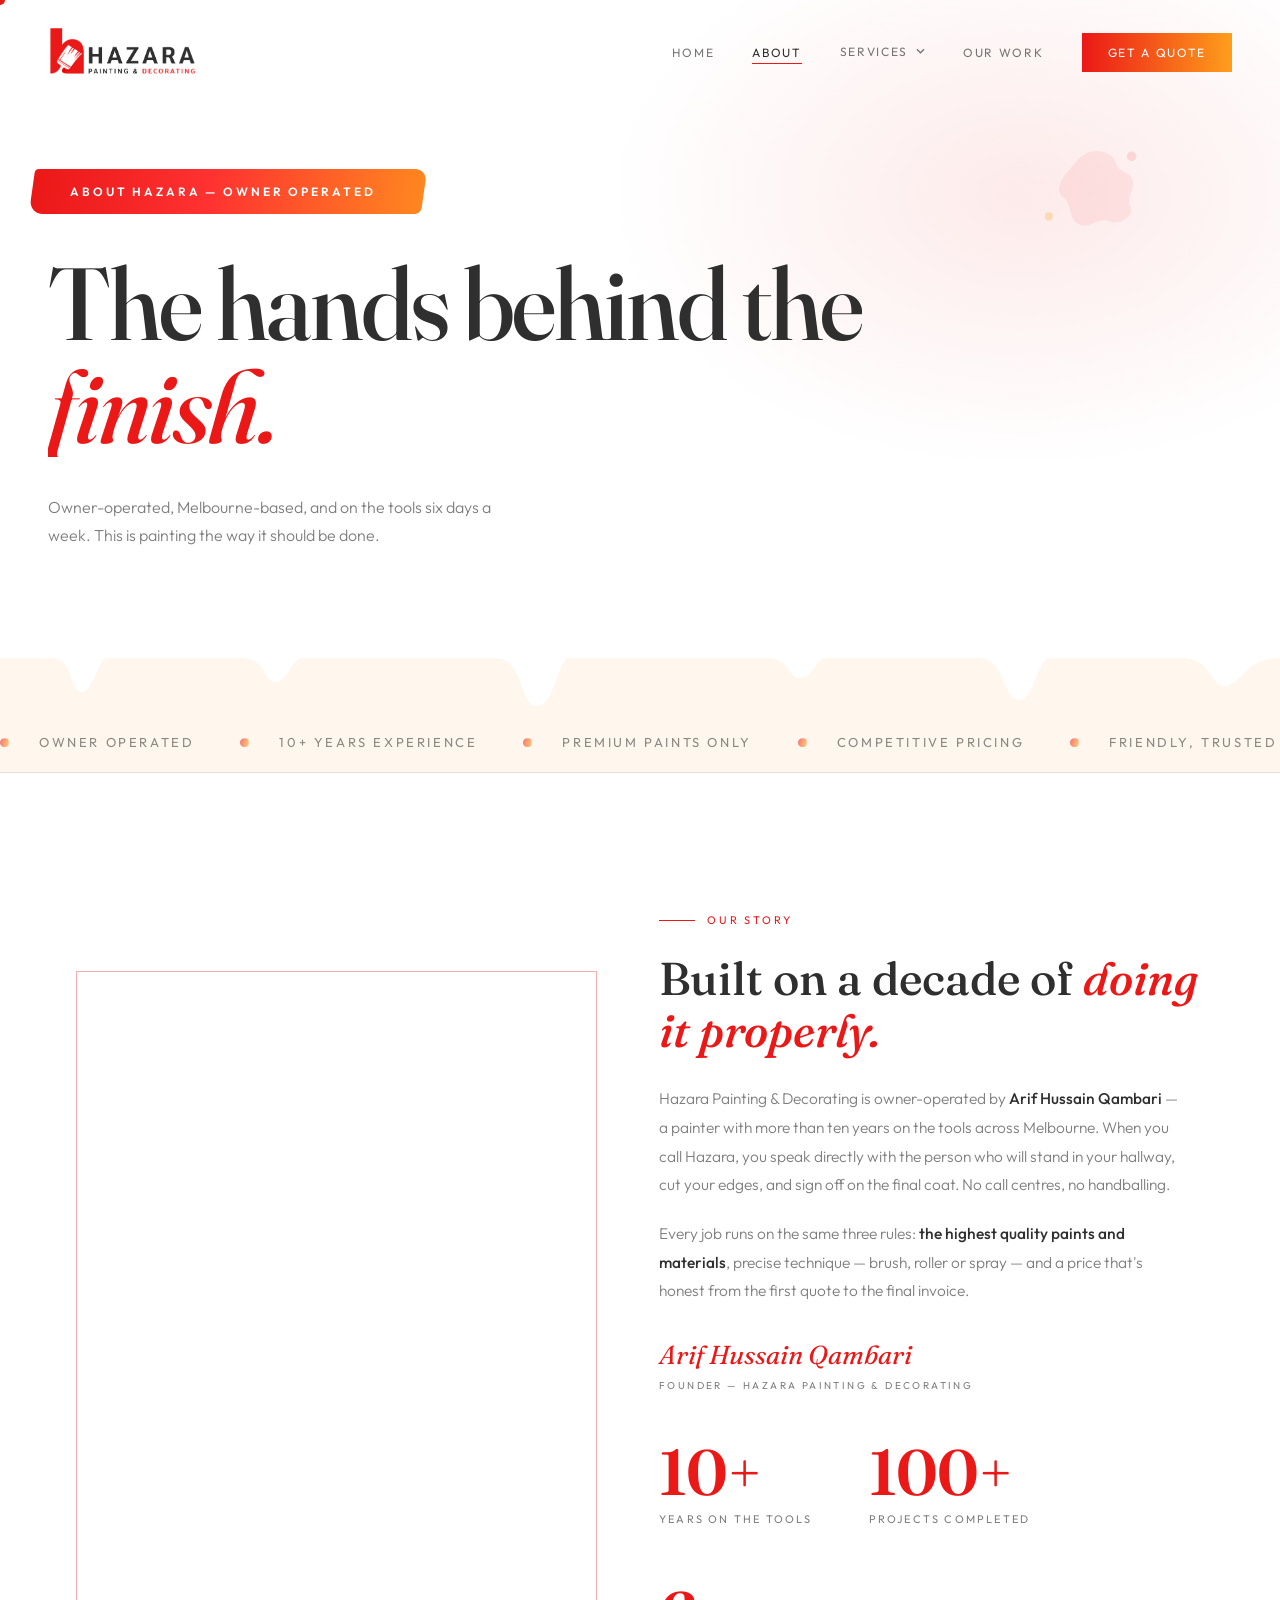
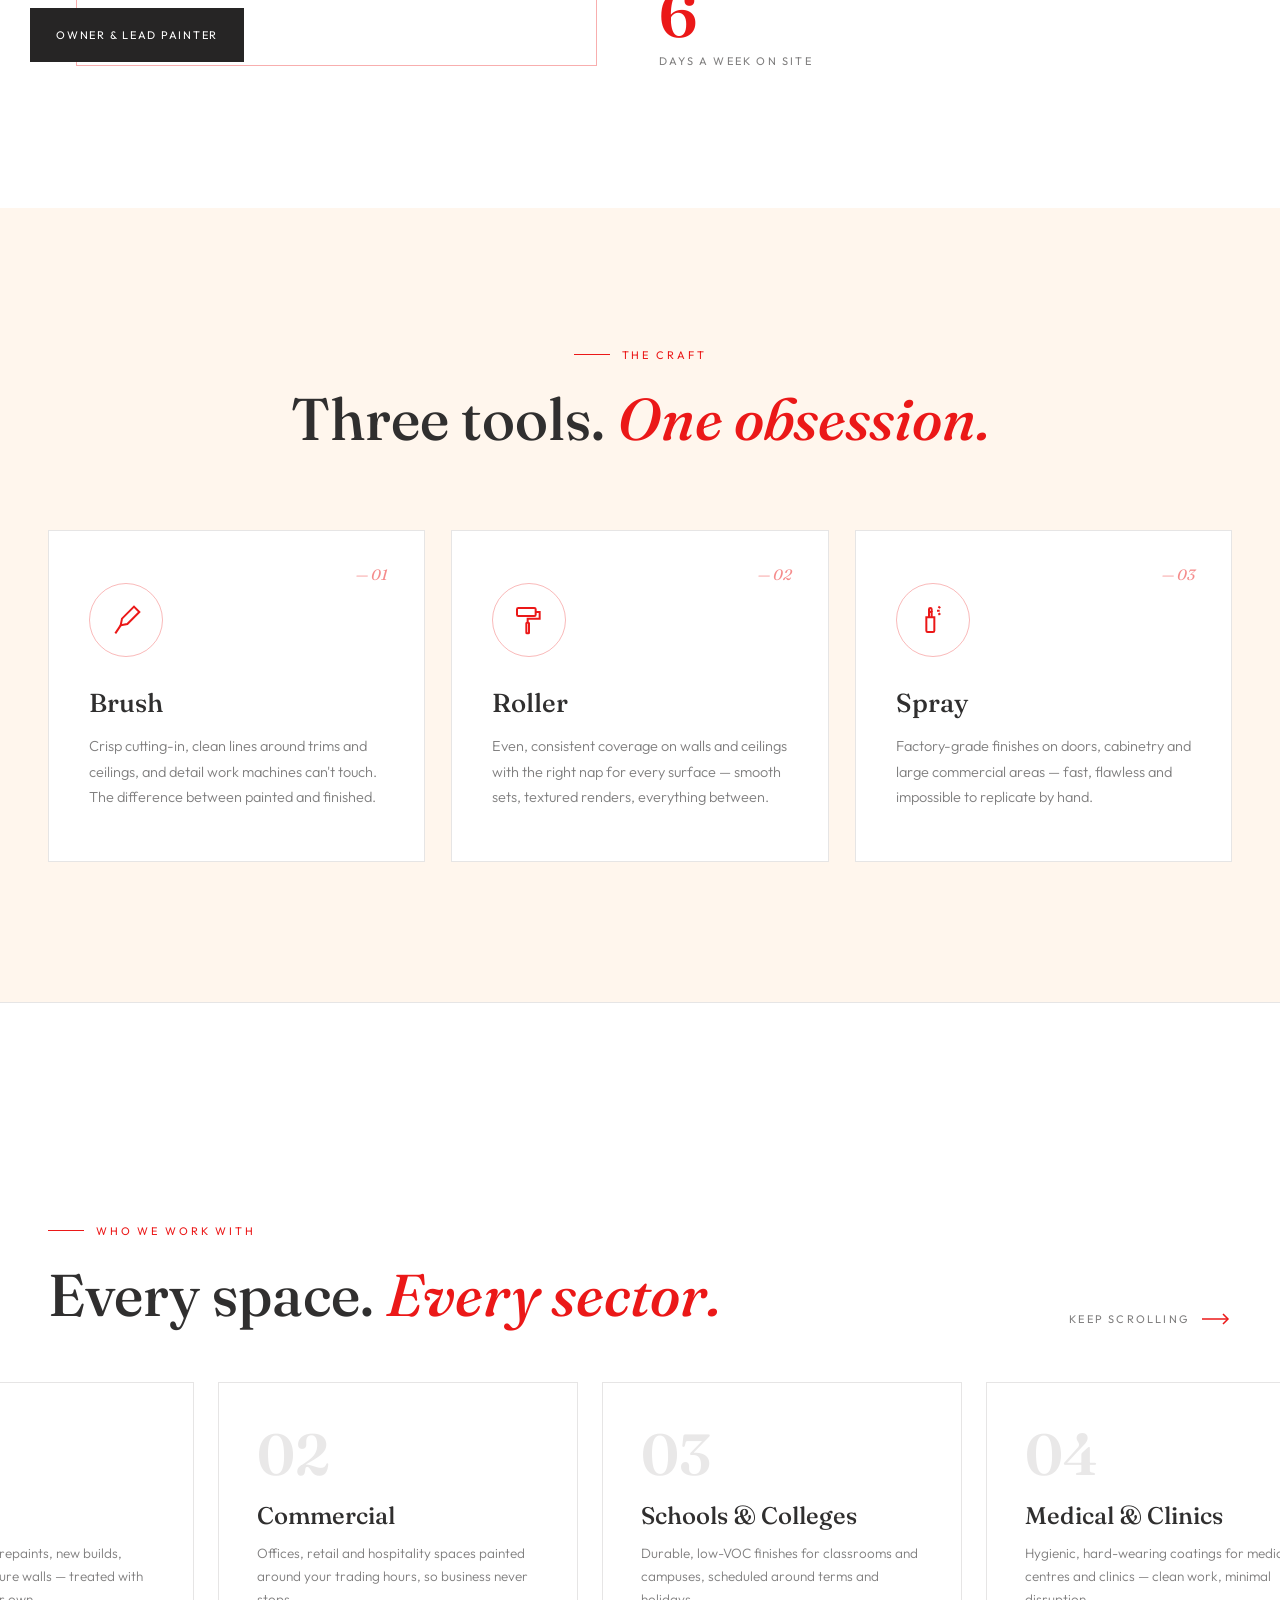
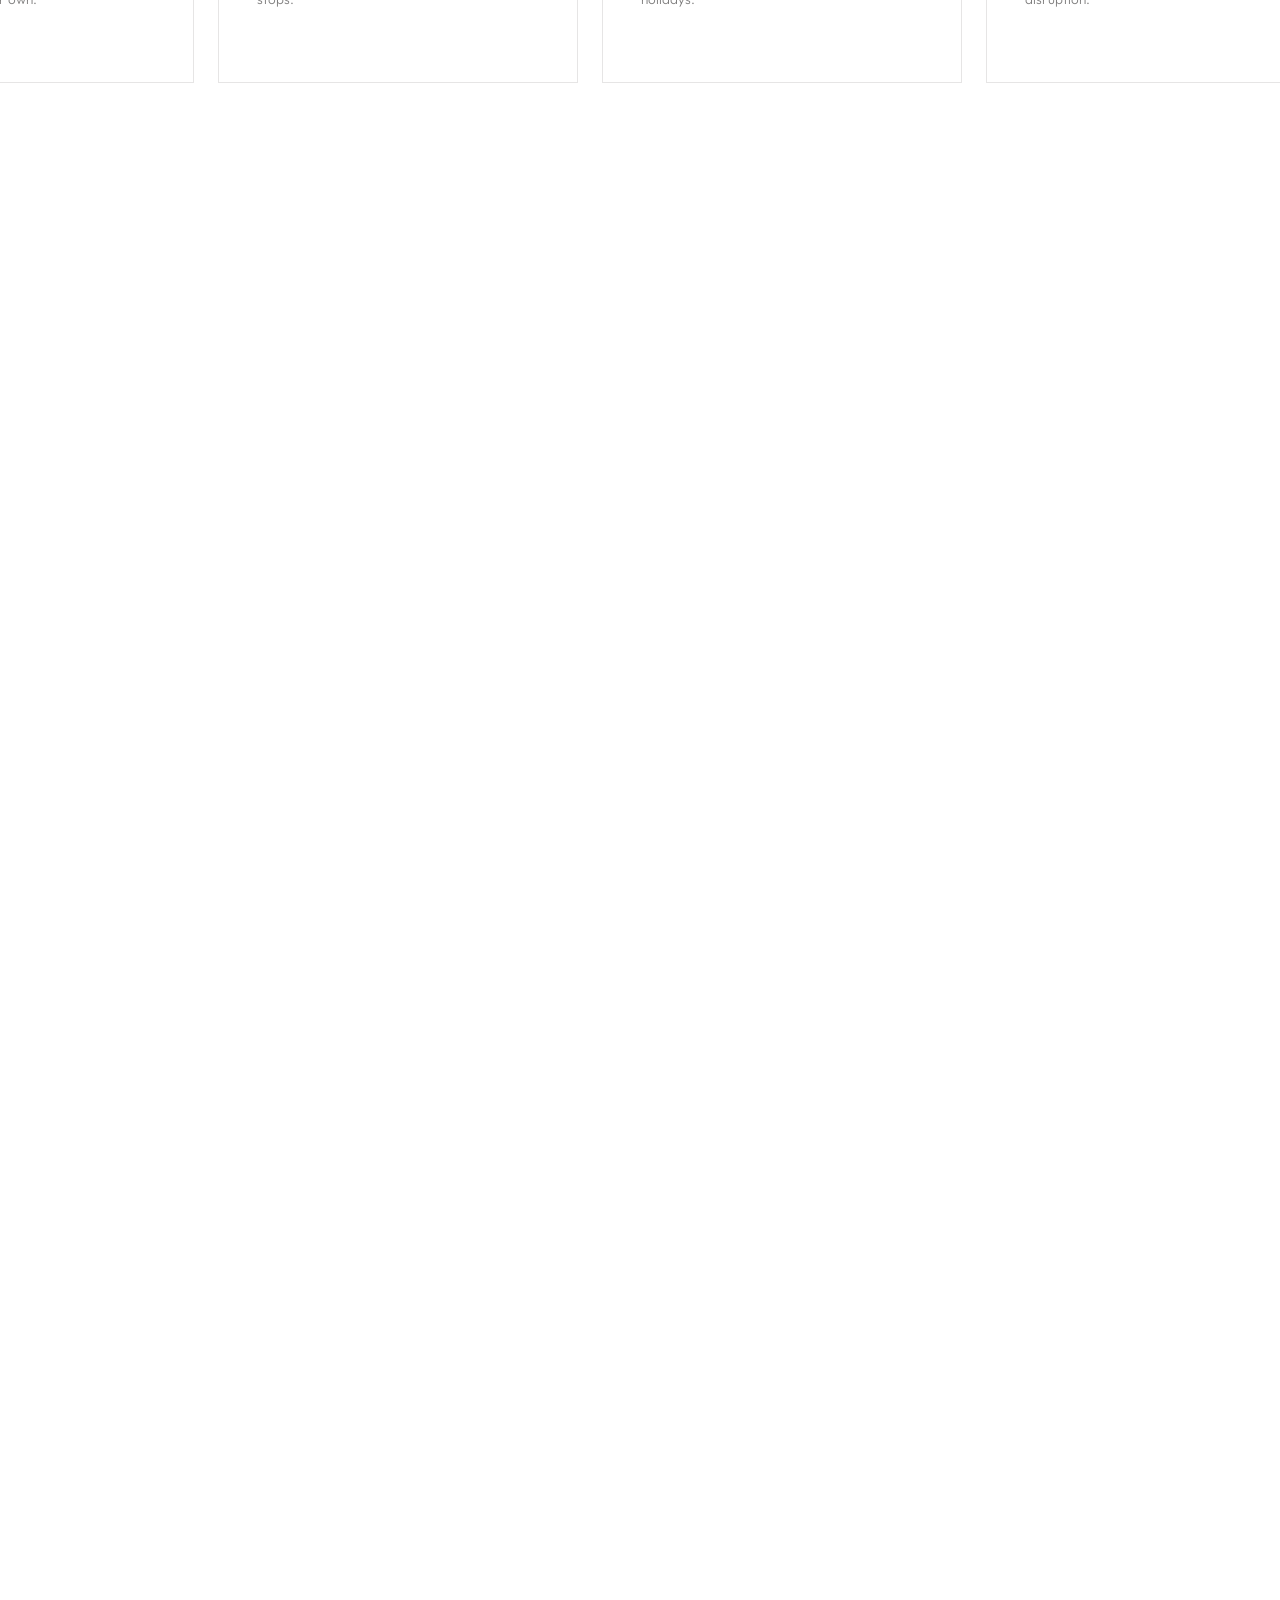
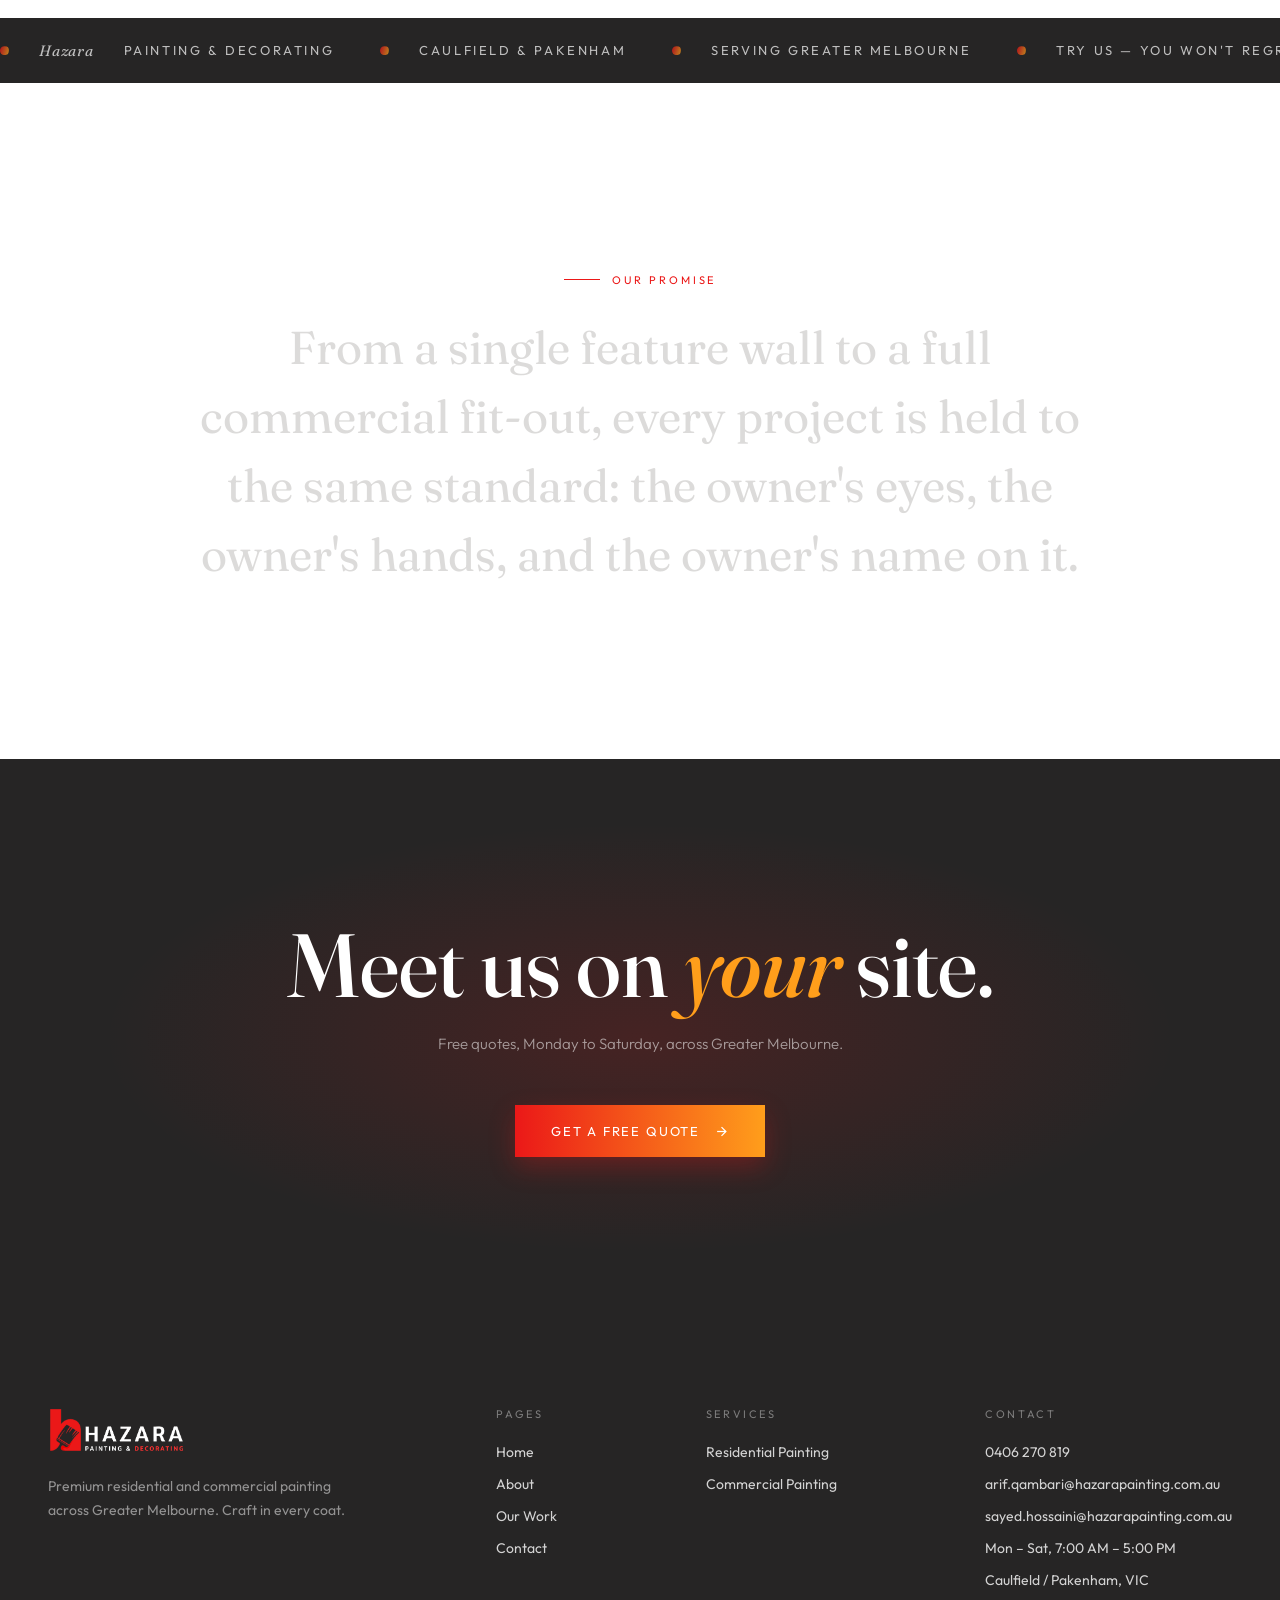
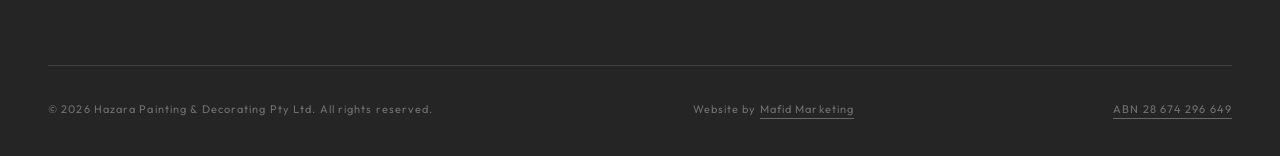
==== about/index.html @ aa6cfda3 "Add files via upload" ====
<!DOCTYPE html>
<html lang="en">
<head>
<meta charset="UTF-8">
<meta name="viewport" content="width=device-width, initial-scale=1.0">
<title>About — Hazara Painting &amp; Decorating</title>
<meta name="description" content="Owner-operated by Arif Hussain Qambari with over 10 years on the tools. Premium painting across Greater Melbourne.">
<link rel="preconnect" href="https://fonts.googleapis.com">
<link href="https://fonts.googleapis.com/css2?family=Fraunces:ital,opsz,wght@0,9..144,400;0,9..144,500;0,9..144,600;1,9..144,400;1,9..144,500&family=Outfit:wght@300;400;500;600&display=swap" rel="stylesheet">
<link rel="stylesheet" href="/css/style.css">
<link rel="stylesheet" href="/css/home-red.css">
<meta name="theme-color" content="#EB1818">
<link rel="icon" type="image/png" href="/assets/favicon.png">
<link rel="apple-touch-icon" sizes="180x180" href="/assets/apple-touch-icon.png">
<link rel="icon" type="image/png" sizes="32x32" href="/assets/favicon-32.png">
<link rel="canonical" href="https://hazarapainting.com.au/about/">
<meta property="og:url" content="https://hazarapainting.com.au/about/">
<meta property="og:type" content="website">
<meta property="og:site_name" content="Hazara Painting &amp; Decorating">
<meta property="og:title" content="About — Hazara Painting &amp; Decorating">
<meta property="og:description" content="Owner-operated by Arif Hussain Qambari with over 10 years on the tools. Premium painting across Greater Melbourne.">
<meta property="og:image" content="https://hazarapainting.com.au/assets/og-image.jpg">
<meta name="twitter:card" content="summary_large_image">
<meta name="twitter:title" content="About — Hazara Painting &amp; Decorating">
<meta name="twitter:description" content="Owner-operated by Arif Hussain Qambari with over 10 years on the tools. Premium painting across Greater Melbourne.">
<meta name="twitter:image" content="https://hazarapainting.com.au/assets/og-image.jpg">
<style>
  /* ── PAGE HERO ── */
  #page-hero {
    min-height: 72vh;
    display: flex; flex-direction: column; justify-content: center;
    padding: 160px 48px 90px;
    overflow: hidden;
  }
  .ph-wash {
    position: absolute; inset: 0; pointer-events: none;
    background: radial-gradient(ellipse 50% 65% at 80% 30%, rgba(235,24,24,0.09) 0%, transparent 65%);
  }
  .page-eyebrow {
    font-size: 11px; letter-spacing: 0.24em; text-transform: uppercase;
    color: var(--accent); margin-bottom: 28px;
    opacity: 0; animation: fadeUp .8s 1.1s forwards;
  }
  .page-headline {
    font-family: var(--serif); font-weight: 500;
    font-size: clamp(48px, 8vw, 116px);
    line-height: 1.0; letter-spacing: -0.02em;
    max-width: 1000px;
  }
  .page-headline em { font-style: italic; color: var(--accent); }
  .page-sub {
    margin-top: 36px; max-width: 460px;
    font-size: 16px; line-height: 1.75; color: var(--ink-soft); font-weight: 300;
    opacity: 0; animation: fadeUp .9s 1.9s forwards;
  }

  /* ── STORY ── */
  #story {
    display: grid; grid-template-columns: 1fr 1.1fr; gap: 90px;
    align-items: center;
  }
  .story-img { aspect-ratio: 3/4; position: relative; }
  .story-img .ph { position: absolute; inset: 0; }
  .story-frame {
    position: absolute; top: 28px; right: -28px; left: 28px; bottom: -28px;
    border: 1px solid rgba(235,24,24,.35); z-index: -1;
  }
  .story-tag {
    position: absolute; bottom: -24px; left: -18px;
    background: #262525; color: var(--bg);
    font-size: 11px; letter-spacing: .16em; text-transform: uppercase;
    padding: 20px 26px; z-index: 2;
  }
  .story-headline {
    font-family: var(--serif); font-weight: 500;
    font-size: clamp(34px, 3.6vw, 54px); line-height: 1.12;
    margin-bottom: 28px;
  }
  .story-headline em { font-style: italic; color: var(--accent); }
  .story-text {
    font-size: 15.5px; line-height: 1.85; color: var(--ink-soft);
    font-weight: 300; margin-bottom: 20px; max-width: 520px;
  }
  .story-text strong { color: var(--ink); font-weight: 500; }
  .story-sign {
    font-family: var(--serif); font-style: italic; font-size: 26px;
    color: var(--accent); margin-top: 34px;
  }
  .story-sign span {
    display: block; font-family: var(--sans); font-style: normal;
    font-size: 10px; letter-spacing: .24em; text-transform: uppercase;
    color: var(--ink-soft); margin-top: 8px;
  }
  .stats-row { display: flex; gap: 56px; margin-top: 48px; flex-wrap: wrap; }

  /* ── CRAFT / TECHNIQUES ── */
  #craft { background: var(--bg-deep); }
  .craft-header { text-align: center; margin-bottom: 80px; }
  .craft-header .section-label { justify-content: center; }
  .craft-headline {
    font-family: var(--serif); font-weight: 500;
    font-size: clamp(36px, 4.6vw, 66px); line-height: 1.06;
  }
  .craft-headline em { font-style: italic; color: var(--accent); }
  .craft-grid { display: grid; grid-template-columns: repeat(3, 1fr); gap: 26px; }
  .craft-card {
    background: var(--bg); border: 1px solid var(--line);
    padding: 52px 40px; position: relative; overflow: hidden;
    transition: border-color .4s, transform .5s var(--ease-out);
  }
  .craft-card:hover { border-color: rgba(235,24,24,.45); transform: translateY(-10px); }
  .craft-icon {
    width: 74px; height: 74px; margin-bottom: 30px;
    display: flex; align-items: center; justify-content: center;
    border: 1px solid rgba(235,24,24,.3); border-radius: 50%;
    transition: background .4s, transform .6s var(--ease-out);
  }
  .craft-card:hover .craft-icon { background: var(--accent-soft); transform: rotate(-8deg) scale(1.06); }
  .craft-icon svg { width: 32px; height: 32px; stroke: var(--accent); }
  .craft-card h3 { font-family: var(--serif); font-weight: 500; font-size: 26px; margin-bottom: 14px; }
  .craft-card p { font-size: 14.5px; line-height: 1.75; color: var(--ink-soft); font-weight: 300; }
  .craft-num {
    position: absolute; top: 34px; right: 36px;
    font-family: var(--serif); font-style: italic;
    font-size: 15px; color: rgba(235,24,24,.5);
  }

  /* ── SECTORS — pinned scroll-driven horizontal strip ──
     The section is given extra height by JS; the inner block sticks
     at top of viewport and vertical scroll drives horizontal movement. */
  #sectors { border-top: 1px solid var(--line); position: relative; }
  .sectors-sticky {
    position: sticky; top: 0; height: 100vh;
    display: flex; flex-direction: column; justify-content: center;
    overflow: hidden;
  }
  .sectors-header {
    display: flex; align-items: flex-end; justify-content: space-between;
    gap: 30px; flex-wrap: wrap;
    padding: 0 48px; margin-bottom: 56px;
  }
  .sectors-headline {
    font-family: var(--serif); font-weight: 500;
    font-size: clamp(36px, 4.6vw, 66px); line-height: 1.06;
  }
  .sectors-headline em { font-style: italic; color: var(--accent); }
  .drag-hint {
    display: flex; align-items: center; gap: 12px;
    font-size: 11px; letter-spacing: .2em; text-transform: uppercase;
    color: var(--ink-soft);
  }
  .drag-hint svg { width: 30px; height: 12px; stroke: var(--accent); animation: nudgeX 1.8s ease-in-out infinite; }
  @keyframes nudgeX {
    0%, 100% { transform: translateX(0); }
    50% { transform: translateX(8px); }
  }
  .hscroll-track {
    display: flex; gap: 24px;
    width: max-content;
    padding: 0 48px;
    will-change: transform;
  }
  .hscroll-card {
    width: 360px; min-height: 250px; flex-shrink: 0;
    background: var(--bg); padding: 42px 38px;
    border: 1px solid var(--line);
    position: relative; overflow: hidden;
    transition: border-color .3s, transform .3s, background .4s;
    user-select: none;
  }
  .hscroll-card:hover { border-color: rgba(235,24,24,.4); transform: translateY(-8px); }
  .hscroll-card-num {
    font-family: var(--serif); font-weight: 600; font-size: 58px;
    color: rgba(36,31,26,.1); line-height: 1; margin-bottom: 18px;
    transition: color .3s;
  }
  .hscroll-card:hover .hscroll-card-num { color: rgba(235,24,24,.35); }
  .hscroll-card-title { font-family: var(--serif); font-size: 24px; font-weight: 500; margin-bottom: 12px; }
  .hscroll-card-text { font-size: 13.5px; color: var(--ink-soft); line-height: 1.7; font-weight: 300; }

  /* ── PROMISE (word highlight) ── */
  #promise { text-align: center; padding-top: 190px; padding-bottom: 170px; }
  .promise-headline {
    font-family: var(--serif); font-weight: 400;
    font-size: clamp(26px, 3.6vw, 50px); line-height: 1.5;
    max-width: 920px; margin: 0 auto;
  }
  .promise-headline .w { color: rgba(36,31,26,0.16); transition: color .35s; }
  .promise-headline .w.lit { color: var(--ink); }
  .promise-headline .w.accent.lit { color: var(--accent); font-style: italic; }

  /* ── CTA ── */
  #cta {
    background: #262525; color: var(--bg);
    text-align: center; overflow: hidden;
    padding: 160px 48px;
  }
  .cta-glow {
    position: absolute; inset: 0;
    background: radial-gradient(ellipse 60% 55% at 50% 50%, rgba(235,24,24,.16) 0%, transparent 70%);
    animation: pulseSoft 5s ease-in-out infinite;
  }
  .cta-headline {
    font-family: var(--serif); font-weight: 500;
    font-size: clamp(42px, 7vw, 104px); line-height: 1.02;
    margin-bottom: 24px; position: relative;
  }
  .cta-headline em { font-style: italic; color: var(--amber); }
  .cta-sub { font-size: 15px; color: rgba(255,255,255,.55); margin-bottom: 52px; font-weight: 300; position: relative; }
  #cta .btn { position: relative; }

  @media (max-width: 900px) {
    #page-hero { padding: 140px 24px 70px; }
    #story { grid-template-columns: 1fr; gap: 70px; }
    .story-frame { right: 14px; }
    .craft-grid { grid-template-columns: 1fr; }
    .sectors-header { padding: 0 24px; }
    .hscroll-track { padding: 0 24px; }
    .hscroll-card { width: 300px; }
  }
</style>
</head>
<body>
<a class="skip-link" href="#page-hero">Skip to content</a>

<div id="wipe">
  <span class="wipe-word"><img src="/assets/mark.png" alt="" class="wipe-mark"></span>
  <div class="wipe-col"></div>
  <div class="wipe-col"></div>
  <div class="wipe-col"></div>
  <div class="wipe-col"></div>
</div>
<div id="cursor"><span class="cursor-label"></span></div>
<div id="cursor-ring"></div>

<nav>
  <a href="/" class="nav-logo" aria-label="Hazara Painting & Decorating — home">
    <img src="/assets/logo.png" alt="Hazara Painting & Decorating" class="nav-logo-img">
  </a>
  <button class="nav-burger" aria-label="Menu"><span></span><span></span><span></span></button>
  <ul class="nav-links">
    <li><a href="/">Home</a></li>
    <li><a href="/about/" class="active">About</a></li>
    <li class="nav-drop">
      <span class="nav-drop-label">Services
        <svg viewBox="0 0 10 6" fill="none" stroke-width="1.5"><polyline points="1 1 5 5 9 1"/></svg>
      </span>
      <ul class="nav-drop-menu">
        <li><a href="/residential/">Residential Painting</a></li>
        <li><a href="/commercial/">Commercial Painting</a></li>
      </ul>
    </li>
    <li><a href="/work/">Our Work</a></li>
    <li><a href="/contact/" class="nav-cta">Get a Quote</a></li>
  </ul>
</nav>

<!-- ═══ PAGE HERO ═══ -->
<section id="page-hero">
  <div class="ph-wash"></div>
  <svg class="splat" style="top:20%; right:10%; width:120px; animation: floatY 6s ease-in-out infinite;" viewBox="0 0 100 100"><path d="M50 18c8-2 18 2 20 10s12 6 14 14-6 14-2 22-10 16-18 12-18 8-26 2-4-16-12-22 0-18 6-24 8-12 18-14z" fill="#EB1818" opacity=".07"/><circle cx="83" cy="22" r="4" fill="#EB1818" opacity=".12"/><circle cx="14" cy="72" r="3.4" fill="#FF9E1B" opacity=".25"/></svg>
  <div class="paint-stripe">
    <div class="stripe-fill">
      <svg class="stripe-roller" viewBox="0 0 90 130">
        <defs>
          <linearGradient id="rollGrad" x1="0" y1="0" x2="0" y2="1">
            <stop offset="0" stop-color="#FF3131"/>
            <stop offset="1" stop-color="#FF9E1B"/>
          </linearGradient>
        </defs>
        <path d="M52 44 L76 20 L84 28 L62 52" fill="none" stroke="#5B5757" stroke-width="7" stroke-linejoin="round"/>
        <rect x="66" y="2" width="30" height="13" rx="6.5" transform="rotate(42 81 8)" fill="#302F2F"/>
        <rect x="28" y="36" width="27" height="80" rx="13" fill="url(#rollGrad)" stroke="#B80F0F" stroke-width="1.5"/>
        <rect x="33" y="42" width="6" height="68" rx="3" fill="rgba(255,255,255,.4)"/>
      </svg>
    </div>
    <span class="stripe-text">About Hazara — Owner Operated</span>
  </div>
  <h1 class="page-headline word-reveal">
    <span class="word"><span>The</span></span>
    <span class="word"><span>hands</span></span>
    <span class="word"><span>behind</span></span>
    <span class="word"><span>the</span></span>
    <span class="word"><span><em>finish.</em></span></span>
  </h1>
  <p class="page-sub">Owner-operated, Melbourne-based, and on the tools six days a week. This is painting the way it should be done.</p>
</section>

<div class="drip-sep" style="background: var(--bg-deep);">
  <svg viewBox="0 0 1440 64" preserveAspectRatio="none">
    <path fill="#FFFFFF" d="M0 0 H1440 V10 C1400 10 1396 38 1378 38 C1360 38 1364 10 1330 10 H1180 C1168 10 1164 52 1146 52 C1128 52 1132 10 1100 10 H930 C918 10 914 30 900 30 C886 30 890 10 862 10 H640 C628 10 624 58 604 58 C584 58 590 10 556 10 H340 C328 10 324 34 310 34 C296 34 300 10 272 10 H120 C110 10 106 44 92 44 C78 44 82 10 60 10 H0 Z"/>
  </svg>
</div>

<!-- ═══ MARQUEE ═══ -->
<div class="marquee-wrap" style="border-top: none;">
  <div class="marquee-track">
    <div class="marquee-item"><span class="marquee-dot"></span> Owner Operated</div>
    <div class="marquee-item"><span class="marquee-dot"></span> 10+ Years Experience</div>
    <div class="marquee-item"><span class="marquee-dot"></span> Premium Paints Only</div>
    <div class="marquee-item"><span class="marquee-dot"></span> Competitive Pricing</div>
    <div class="marquee-item"><span class="marquee-dot"></span> Friendly, Trusted Team</div>
    <div class="marquee-item"><span class="marquee-dot"></span> Owner Operated</div>
    <div class="marquee-item"><span class="marquee-dot"></span> 10+ Years Experience</div>
    <div class="marquee-item"><span class="marquee-dot"></span> Premium Paints Only</div>
    <div class="marquee-item"><span class="marquee-dot"></span> Competitive Pricing</div>
    <div class="marquee-item"><span class="marquee-dot"></span> Friendly, Trusted Team</div>
  </div>
</div>

<!-- ═══ STORY ═══ -->
<section id="story" class="section-pad">
  <div class="story-img reveal-left">
    <div class="story-frame"></div>
    <div class="ph clip-reveal">
      <div class="ph-inner ph-fill-3"></div>
      <div class="ph-noise"></div>
    </div>
    <div class="story-tag">Owner &amp; Lead Painter</div>
  </div>

  <div class="story-right">
    <p class="section-label reveal">Our Story</p>
    <h2 class="story-headline reveal" data-delay="1">Built on a decade of <em>doing it properly.</em></h2>
    <p class="story-text reveal" data-delay="2">Hazara Painting &amp; Decorating is owner-operated by <strong>Arif Hussain Qambari</strong> — a painter with more than ten years on the tools across Melbourne. When you call Hazara, you speak directly with the person who will stand in your hallway, cut your edges, and sign off on the final coat. No call centres, no handballing.</p>
    <p class="story-text reveal" data-delay="3">Every job runs on the same three rules: <strong>the highest quality paints and materials</strong>, precise technique — brush, roller or spray — and a price that's honest from the first quote to the final invoice.</p>
    <div class="story-sign reveal" data-delay="4">
      Arif Hussain Qambari
      <span>Founder — Hazara Painting &amp; Decorating</span>
    </div>
    <div class="stats-row reveal" data-delay="4">
      <div class="stat">
        <div class="stat-num" data-count="10" data-suffix="+">0</div>
        <div class="stat-label">Years on the Tools</div>
      </div>
      <div class="stat">
        <div class="stat-num" data-count="100" data-suffix="+">0</div>
        <div class="stat-label">Projects Completed</div>
      </div>
      <div class="stat">
        <div class="stat-num" data-count="6">0</div>
        <div class="stat-label">Days a Week On Site</div>
      </div>
    </div>
  </div>
</section>

<!-- ═══ CRAFT ═══ -->
<section id="craft" class="section-pad">
  <div class="craft-header">
    <p class="section-label reveal">The Craft</p>
    <h2 class="craft-headline reveal" data-delay="1">Three tools. <em>One obsession.</em></h2>
  </div>

  <div class="craft-grid">
    <div class="craft-card reveal" data-delay="1">
      <span class="craft-num">— 01</span>
      <div class="craft-icon">
        <svg viewBox="0 0 24 24" fill="none" stroke-width="1.5"><path d="M18 2l4 4-9 9-5 1 1-5 9-9z"/><path d="M8 16l-4 6"/></svg>
      </div>
      <h3>Brush</h3>
      <p>Crisp cutting-in, clean lines around trims and ceilings, and detail work machines can't touch. The difference between painted and finished.</p>
    </div>
    <div class="craft-card reveal" data-delay="2">
      <span class="craft-num">— 02</span>
      <div class="craft-icon">
        <svg viewBox="0 0 24 24" fill="none" stroke-width="1.5"><rect x="3" y="3" width="14" height="6" rx="1"/><path d="M17 6h3v5h-9v3"/><rect x="10" y="14" width="2" height="8" rx="0.5"/></svg>
      </div>
      <h3>Roller</h3>
      <p>Even, consistent coverage on walls and ceilings with the right nap for every surface — smooth sets, textured renders, everything between.</p>
    </div>
    <div class="craft-card reveal" data-delay="3">
      <span class="craft-num">— 03</span>
      <div class="craft-icon">
        <svg viewBox="0 0 24 24" fill="none" stroke-width="1.5"><path d="M7 10h6v10a1 1 0 01-1 1H8a1 1 0 01-1-1V10z"/><path d="M9 10V6h2v4"/><path d="M9 6V4a1 1 0 011-1h0a1 1 0 011 1v2"/><path d="M15 5h2M16 8l1.5-1M16 2l1.5 1"/></svg>
      </div>
      <h3>Spray</h3>
      <p>Factory-grade finishes on doors, cabinetry and large commercial areas — fast, flawless and impossible to replicate by hand.</p>
    </div>
  </div>
</section>

<!-- ═══ SECTORS — drag strip ═══ -->
<section id="sectors">
  <div class="sectors-sticky">
  <div class="sectors-header">
    <div>
      <p class="section-label reveal">Who We Work With</p>
      <h2 class="sectors-headline reveal" data-delay="1">Every space. <em>Every sector.</em></h2>
    </div>
    <div class="drag-hint reveal" data-delay="2">
      Keep Scrolling
      <svg viewBox="0 0 30 12" fill="none" stroke="currentColor" stroke-width="1.5"><line x1="0" y1="6" x2="26" y2="6"/><polyline points="21 1 26 6 21 11"/></svg>
    </div>
  </div>

  <div class="hscroll-track" id="hscrollTrack">
    <div class="hscroll-card">
      <div class="hscroll-card-num">01</div>
      <h3 class="hscroll-card-title">Homes</h3>
      <p class="hscroll-card-text">Interior and exterior repaints, new builds, renovations and feature walls — treated with the care we'd give our own.</p>
    </div>
    <div class="hscroll-card">
      <div class="hscroll-card-num">02</div>
      <h3 class="hscroll-card-title">Commercial</h3>
      <p class="hscroll-card-text">Offices, retail and hospitality spaces painted around your trading hours, so business never stops.</p>
    </div>
    <div class="hscroll-card">
      <div class="hscroll-card-num">03</div>
      <h3 class="hscroll-card-title">Schools &amp; Colleges</h3>
      <p class="hscroll-card-text">Durable, low-VOC finishes for classrooms and campuses, scheduled around terms and holidays.</p>
    </div>
    <div class="hscroll-card">
      <div class="hscroll-card-num">04</div>
      <h3 class="hscroll-card-title">Medical &amp; Clinics</h3>
      <p class="hscroll-card-text">Hygienic, hard-wearing coatings for medical centres and clinics — clean work, minimal disruption.</p>
    </div>
    <div class="hscroll-card">
      <div class="hscroll-card-num">05</div>
      <h3 class="hscroll-card-title">Child Care &amp; Early Learning</h3>
      <p class="hscroll-card-text">Safe, washable, child-friendly paints in bright, welcoming palettes — done to strict safety standards.</p>
    </div>
    <div class="hscroll-card">
      <div class="hscroll-card-num">06</div>
      <h3 class="hscroll-card-title">Aged Care</h3>
      <p class="hscroll-card-text">Respectful, quiet, tidy work in occupied facilities, with schedules built around residents first.</p>
    </div>
  </div>
  </div>
</section>

<!-- ═══ MARQUEE 2 ═══ -->
<div class="marquee-wrap dark reverse">
  <div class="marquee-track">
    <div class="marquee-item"><span class="marquee-dot"></span> <em>Hazara</em> Painting &amp; Decorating</div>
    <div class="marquee-item"><span class="marquee-dot"></span> Caulfield &amp; Pakenham</div>
    <div class="marquee-item"><span class="marquee-dot"></span> Serving Greater Melbourne</div>
    <div class="marquee-item"><span class="marquee-dot"></span> Try Us — You Won't Regret It</div>
    <div class="marquee-item"><span class="marquee-dot"></span> <em>Hazara</em> Painting &amp; Decorating</div>
    <div class="marquee-item"><span class="marquee-dot"></span> Caulfield &amp; Pakenham</div>
    <div class="marquee-item"><span class="marquee-dot"></span> Serving Greater Melbourne</div>
    <div class="marquee-item"><span class="marquee-dot"></span> Try Us — You Won't Regret It</div>
  </div>
</div>

<!-- ═══ PROMISE ═══ -->
<section id="promise" class="section-pad">
  <p class="section-label reveal" style="justify-content:center;">Our Promise</p>
  <p class="promise-headline words-highlight">
    <span class="w">From</span> <span class="w">a</span> <span class="w">single</span> <span class="w">feature</span> <span class="w">wall</span>
    <span class="w">to</span> <span class="w">a</span> <span class="w">full</span> <span class="w">commercial</span> <span class="w">fit-out,</span>
    <span class="w">every</span> <span class="w">project</span> <span class="w">is</span> <span class="w">held</span>
    <span class="w">to</span> <span class="w">the</span> <span class="w">same</span> <span class="w">standard:</span>
    <span class="w">the</span> <span class="w">owner's</span> <span class="w">eyes,</span>
    <span class="w">the</span> <span class="w">owner's</span> <span class="w">hands,</span>
    <span class="w">and</span> <span class="w">the</span> <span class="w accent">owner's</span> <span class="w accent">name</span>
    <span class="w accent">on</span> <span class="w accent">it.</span>
  </p>
</section>

<!-- ═══ CTA ═══ -->
<section id="cta">
  <div class="cta-glow"></div>
  <h2 class="cta-headline reveal">Meet us on <em>your</em> site.</h2>
  <p class="cta-sub reveal" data-delay="1">Free quotes, Monday to Saturday, across Greater Melbourne.</p>
  <a href="/contact/" class="btn btn-grad reveal" data-delay="2" data-magnetic>
    <span>Get a Free Quote</span>
    <svg viewBox="0 0 24 24" fill="none" stroke="currentColor" stroke-width="2"><line x1="5" y1="12" x2="19" y2="12"/><polyline points="12 5 19 12 12 19"/></svg>
  </a>
</section>

<!-- ═══ FOOTER ═══ -->
<footer>
  <div class="footer-top">
    <div class="footer-brand">
      <img src="/assets/logo-white.png" alt="Hazara Painting & Decorating" class="footer-logo-img" loading="lazy" decoding="async">
      <p>Premium residential and commercial painting across Greater Melbourne. Craft in every coat.</p>
    </div>
    <div class="footer-col">
      <h4>Pages</h4>
      <ul>
        <li><a href="/">Home</a></li>
        <li><a href="/about/">About</a></li>
        <li><a href="/work/">Our Work</a></li>
        <li><a href="/contact/">Contact</a></li>
      </ul>
    </div>
    <div class="footer-col">
      <h4>Services</h4>
      <ul>
        <li><a href="/residential/">Residential Painting</a></li>
        <li><a href="/commercial/">Commercial Painting</a></li>
      </ul>
    </div>
    <div class="footer-col">
      <h4>Contact</h4>
      <ul>
        <li><a href="tel:+61406270819">0406 270 819</a></li>
        <li><a href="mailto:arif.qambari@hazarapainting.com.au">arif.qambari@hazarapainting.com.au</a></li>
        <li><a href="mailto:sayed.hossaini@hazarapainting.com.au">sayed.hossaini@hazarapainting.com.au</a></li>
        <li><span>Mon – Sat, 7:00 AM – 5:00 PM</span></li>
        <li><span>Caulfield / Pakenham, VIC</span></li>
      </ul>
    </div>
  </div>
  <div class="footer-bottom">
    <span>© 2026 Hazara Painting &amp; Decorating Pty Ltd. All rights reserved.</span>
    <span>Website by <a href="https://mafidmarketing.com.au/" target="_blank" rel="noopener">Mafid Marketing</a></span>
    <span><a href="https://abr.business.gov.au/ABN/View/28674296649" target="_blank" rel="noopener">ABN 28 674 296 649</a></span>
  </div>
</footer>

<script src="/js/main.js"></script>
<script>
// ── SECTORS: pinned scroll-driven horizontal strip ──
// The section only moves horizontally while it is pinned full-screen;
// vertical page scroll drives the strip, then the page continues normally.
(function () {
  const section = document.getElementById('sectors');
  const track = document.getElementById('hscrollTrack');
  if (!section || !track) return;

  let pos = 0, target = 0;

  const distance = () => Math.max(0, track.scrollWidth - window.innerWidth);

  // give the section enough height to "hold" the viewer while the strip plays
  function setHeight() {
    section.style.height = (window.innerHeight + distance() * 1.2) + 'px';
  }

  function update() {
    const total = section.offsetHeight - window.innerHeight;
    if (total <= 0) { target = 0; return; }
    const scrolled = Math.max(0, Math.min(total, -section.getBoundingClientRect().top));
    target = -(scrolled / total) * distance();
  }

  setHeight();
  update();
  window.addEventListener('resize', () => { setHeight(); update(); });
  window.addEventListener('scroll', update, { passive: true });

  (function loop() {
    pos += (target - pos) * 0.1;
    track.style.transform = `translateX(${pos}px)`;
    requestAnimationFrame(loop);
  })();
})();
</script>
</body>
</html>
---- css/style.css ----
/* ═══════════════════════════════════════════════
   HAZARA PAINTING & DECORATING — Shared Styles
   Palette: warm ivory / terracotta / charcoal
   ═══════════════════════════════════════════════ */

*, *::before, *::after { margin: 0; padding: 0; box-sizing: border-box; }

/* Base palette matches the brand theme (home-red.css refines it further).
   Kept in sync deliberately so a missing theme file can never revert the
   site to the old pre-brand colours. */
:root {
  --bg: #FFFFFF;
  --bg-deep: #FFF6ED;
  --ink: #302F2F;
  --ink-soft: rgba(48, 47, 47, 0.62);
  --accent: #EB1818;
  --accent-soft: rgba(235, 24, 24, 0.10);
  --line: rgba(48, 47, 47, 0.12);
  --serif: 'Fraunces', serif;
  --sans: 'Outfit', sans-serif;
  --ease-out: cubic-bezier(.16, 1, .3, 1);
  --ease-inout: cubic-bezier(.77, 0, .175, 1);
}

html { scroll-behavior: auto; }

/* NOTE: horizontal overflow is handled by body { overflow-x: hidden } alone.
   Do NOT add overflow rules to html — root-level overflow changes which
   element owns page scrolling and silently kills position:sticky sections. */

/* kill transitions mid-resize so the mobile nav overlay never flashes across the page */
body.resizing *, body.resizing *::before, body.resizing *::after {
  transition: none !important;
}

body {
  background: var(--bg);
  color: var(--ink);
  font-family: var(--sans);
  overflow-x: hidden;
  cursor: none;
}

::selection { background: var(--accent); color: var(--bg); }

img { max-width: 100%; display: block; }

/* ── CUSTOM CURSOR ── */
#cursor {
  position: fixed; top: 0; left: 0;
  width: 10px; height: 10px;
  background: var(--accent);
  border-radius: 50%;
  pointer-events: none;
  z-index: 9999;
  transform: translate(-50%, -50%);
  transition: width .3s, height .3s, background .3s, opacity .3s;
}
#cursor.expand { width: 52px; height: 52px; background: rgba(235,24,24,.16); }
#cursor.view {
  width: 76px; height: 76px;
  background: var(--ink);
}
#cursor .cursor-label {
  position: absolute; inset: 0;
  display: flex; align-items: center; justify-content: center;
  font-size: 10px; letter-spacing: .18em; text-transform: uppercase;
  color: var(--bg); font-family: var(--sans);
  opacity: 0; transition: opacity .2s;
}
#cursor.view .cursor-label { opacity: 1; }
#cursor-ring {
  position: fixed; top: 0; left: 0;
  width: 40px; height: 40px;
  border: 1px solid rgba(188, 90, 52, 0.45);
  border-radius: 50%;
  pointer-events: none;
  z-index: 9998;
  transform: translate(-50%, -50%);
  transition: opacity .3s, border-color .3s;
}
/* cursor adapts on dark surfaces: terracotta is too dark to read on ink,
   so it flips to ivory when over dark zones */
#cursor.light { background: var(--bg); }
#cursor.light.expand { background: rgba(246, 241, 233, 0.25); }
#cursor.light.view { background: var(--bg); }
#cursor.light.view .cursor-label { color: var(--ink); }
#cursor-ring.light { border-color: rgba(246, 241, 233, 0.55); }
@media (hover: none) {
  body { cursor: auto; }
  #cursor, #cursor-ring { display: none; }
}

/* ── PAGE TRANSITION WIPE (4 staggered columns) ── */
#wipe {
  position: fixed; inset: 0;
  z-index: 10000;
  pointer-events: none;
  display: flex;
}
#wipe .wipe-col {
  flex: 1;
  background: var(--ink);
  transform: scaleY(0);
}
/* entering (covering) — columns grow from top, left to right */
#wipe.in .wipe-col {
  transform-origin: top;
  animation: wipeIn .5s var(--ease-inout) forwards;
}
#wipe.in .wipe-col:nth-child(3) { animation-delay: .08s; }
#wipe.in .wipe-col:nth-child(4) { animation-delay: .16s; }
#wipe.in .wipe-col:nth-child(5) { animation-delay: .24s; }
/* leaving (revealing) — columns shrink down one after another */
#wipe.out .wipe-col {
  transform: scaleY(1);
  transform-origin: bottom;
  animation: wipeOut .7s var(--ease-inout) forwards;
}
#wipe.out .wipe-col:nth-child(2) { animation-delay: .45s; }
#wipe.out .wipe-col:nth-child(3) { animation-delay: .62s; }
#wipe.out .wipe-col:nth-child(4) { animation-delay: .79s; }
#wipe.out .wipe-col:nth-child(5) { animation-delay: .96s; }
#wipe .wipe-word {
  position: absolute; inset: 0;
  display: flex; align-items: center; justify-content: center;
  font-family: var(--serif); font-style: italic;
  font-size: clamp(22px, 3vw, 34px); color: var(--bg);
  opacity: 0; z-index: 1;
}
#wipe.in .wipe-word { animation: fadeQuick .3s .25s forwards; }
#wipe.out .wipe-word { opacity: 1; animation: fadeOutQuick .35s .25s forwards; }
@keyframes wipeIn { to { transform: scaleY(1); } }
@keyframes wipeOut { to { transform: scaleY(0); } }
@keyframes fadeQuick { to { opacity: 1; } }
@keyframes fadeOutQuick { to { opacity: 0; } }

/* ── NAV ── */
nav {
  position: fixed; top: 0; left: 0; right: 0;
  z-index: 100;
  display: flex; align-items: center; justify-content: space-between;
  padding: 26px 48px;
  transition: box-shadow .4s, padding .4s;
}
/* The blur must live on a pseudo-element: backdrop-filter directly on nav
   makes nav the containing block for the fixed mobile menu, which then
   gets clamped to the nav bar's height instead of covering the viewport. */
nav::before {
  content: ''; position: absolute; inset: 0; z-index: -1;
  background: rgba(246, 241, 233, 0);
  pointer-events: none;
  transition: background .4s, backdrop-filter .4s, -webkit-backdrop-filter .4s;
}
nav.scrolled {
  box-shadow: 0 1px 0 var(--line);
  padding: 16px 48px;
}
nav.scrolled::before {
  background: rgba(246, 241, 233, 0.86);
  backdrop-filter: blur(14px);
  -webkit-backdrop-filter: blur(14px);
}
.nav-logo {
  text-decoration: none; color: var(--ink);
  display: flex; flex-direction: column; line-height: 1;
  position: relative; z-index: 10;
}
.nav-logo .logo-main {
  font-family: var(--serif); font-weight: 600;
  font-size: 24px; letter-spacing: 0.06em;
}
.nav-logo .logo-sub {
  font-size: 9px; letter-spacing: 0.3em; text-transform: uppercase;
  color: var(--accent); margin-top: 4px;
}
.nav-links { display: flex; gap: 38px; list-style: none; align-items: center; }
.nav-links a {
  font-size: 12px; letter-spacing: 0.14em; text-transform: uppercase;
  color: var(--ink); text-decoration: none;
  position: relative; padding: 4px 0;
  opacity: .65; transition: opacity .25s;
}
.nav-links a::after {
  content: ''; position: absolute; left: 0; bottom: 0;
  width: 100%; height: 1px; background: var(--accent);
  transform: scaleX(0); transform-origin: right;
  transition: transform .4s var(--ease-out);
}
.nav-links a:hover { opacity: 1; }
.nav-links a:hover::after { transform: scaleX(1); transform-origin: left; }
.nav-links a.active { opacity: 1; }
.nav-links a.active::after { transform: scaleX(1); }
.nav-cta {
  font-size: 12px; letter-spacing: 0.14em; text-transform: uppercase;
  color: var(--bg) !important; background: var(--ink);
  padding: 12px 26px !important; text-decoration: none;
  opacity: 1 !important;
  transition: background .3s !important;
}
.nav-cta::after { display: none; }
.nav-cta:hover { background: var(--accent); }

/* ── SERVICES DROPDOWN ── */
.nav-drop { position: relative; }
/* invisible bridge so hover survives the gap between label and menu */
.nav-drop::after {
  content: ''; position: absolute;
  left: -20px; right: -20px; top: 100%; height: 18px;
}
.nav-drop-label {
  font-size: 12px; letter-spacing: 0.14em; text-transform: uppercase;
  color: var(--ink); opacity: .65;
  display: inline-flex; align-items: center; gap: 8px;
  padding: 4px 0;
  transition: opacity .25s;
  user-select: none;
}
.nav-drop:hover .nav-drop-label,
.nav-drop:focus-within .nav-drop-label,
.nav-drop-label.active { opacity: 1; }
.nav-drop-label svg { width: 9px; height: 6px; stroke: currentColor; transition: transform .35s var(--ease-out); }
.nav-drop:hover .nav-drop-label svg,
.nav-drop:focus-within .nav-drop-label svg { transform: rotate(180deg); }
.nav-drop-menu {
  list-style: none;
  position: absolute; top: calc(100% + 14px); left: 50%;
  min-width: 220px;
  background: var(--bg);
  border: 1px solid var(--line);
  box-shadow: 0 20px 44px rgba(36, 31, 26, 0.12);
  padding: 10px 0;
  opacity: 0; visibility: hidden;
  transform: translate(-50%, 12px);
  transition: opacity .3s, transform .4s var(--ease-out), visibility 0s .3s;
}
.nav-drop:hover .nav-drop-menu,
.nav-drop:focus-within .nav-drop-menu {
  opacity: 1; visibility: visible;
  transform: translate(-50%, 0);
  transition: opacity .3s, transform .4s var(--ease-out), visibility 0s 0s;
}
.nav-drop-menu li { margin: 0; }
.nav-drop-menu a {
  display: block; padding: 12px 24px;
  font-size: 11px; letter-spacing: 0.14em; text-transform: uppercase;
  color: var(--ink); text-decoration: none; opacity: .7;
  transition: opacity .2s, color .2s, padding-left .3s;
}
.nav-drop-menu a::after { display: none; }
.nav-drop-menu a:hover, .nav-drop-menu a.active {
  opacity: 1; color: var(--accent); padding-left: 32px;
}

/* Mobile nav */
.nav-burger { display: none; background: none; border: none; cursor: none; padding: 8px; }
.nav-burger span {
  display: block; width: 26px; height: 2px; background: var(--ink);
  margin: 5px 0; transition: transform .3s, opacity .3s;
}
@media (max-width: 860px) {
  nav { padding: 20px 24px; }
  nav.scrolled { padding: 14px 24px; }
  .nav-links {
    position: fixed; inset: 0; background: var(--bg);
    flex-direction: column; justify-content: center; gap: 28px;
    transform: translateY(-100%);
    visibility: hidden; pointer-events: none;
    transition: transform .5s var(--ease-inout), visibility 0s .5s;
  }
  .nav-links.open {
    transform: none;
    visibility: visible; pointer-events: auto;
    transition: transform .5s var(--ease-inout), visibility 0s 0s;
  }
  .nav-links a { font-size: 18px; }
  /* dropdown becomes an always-expanded group in the overlay */
  .nav-drop { display: flex; flex-direction: column; align-items: center; gap: 16px; }
  .nav-drop::after { display: none; }
  .nav-drop-label { font-size: 11px; opacity: .45; }
  .nav-drop-label svg { display: none; }
  .nav-drop-menu {
    position: static; transform: none;
    opacity: 1; visibility: visible;
    background: none; border: none; box-shadow: none;
    padding: 0; min-width: 0;
    display: flex; flex-direction: column; gap: 16px; text-align: center;
    transition: none;
  }
  .nav-drop-menu a { font-size: 18px; padding: 0; letter-spacing: .14em; }
  .nav-drop-menu a:hover, .nav-drop-menu a.active { padding-left: 0; }
  .nav-burger { display: block; position: relative; z-index: 10; }
  .nav-burger.open span:nth-child(1) { transform: translateY(7px) rotate(45deg); }
  .nav-burger.open span:nth-child(2) { opacity: 0; }
  .nav-burger.open span:nth-child(3) { transform: translateY(-7px) rotate(-45deg); }
}

/* ── SECTION HELPERS ── */
section { position: relative; }
.section-pad { padding: 140px 48px; }
.section-label {
  font-size: 11px; letter-spacing: 0.26em; text-transform: uppercase;
  color: var(--accent); margin-bottom: 26px;
  display: flex; align-items: center; gap: 12px;
}
.section-label::before {
  content: ''; width: 36px; height: 1px; background: var(--accent);
  display: inline-block;
}
.serif-italic { font-family: var(--serif); font-style: italic; font-weight: 400; }
.outline-text {
  color: transparent;
  -webkit-text-stroke: 1px var(--ink);
}

/* ── BUTTONS ── */
.btn {
  display: inline-flex; align-items: center; gap: 14px;
  font-family: var(--sans);
  font-size: 13px; letter-spacing: 0.14em; text-transform: uppercase;
  text-decoration: none; border: none; cursor: none;
  padding: 18px 36px;
  position: relative; overflow: hidden;
  transition: color .4s;
}
.btn span { position: relative; z-index: 1; }
.btn svg { width: 15px; height: 15px; position: relative; z-index: 1; transition: transform .35s var(--ease-out); }
.btn:hover svg { transform: translateX(6px); }
.btn::before {
  content: ''; position: absolute; inset: 0;
  transform: scaleX(0); transform-origin: right;
  transition: transform .45s var(--ease-inout);
}
.btn:hover::before { transform: scaleX(1); transform-origin: left; }
.btn-dark { background: var(--ink); color: var(--bg); }
.btn-dark::before { background: var(--accent); }
.btn-accent { background: var(--accent); color: var(--bg); }
.btn-accent::before { background: var(--ink); }
.btn-line {
  background: none; color: var(--ink);
  border: 1px solid var(--ink); padding: 17px 35px;
}
.btn-line::before { background: var(--ink); }
.btn-line:hover { color: var(--bg); }
.link-underline {
  display: inline-block;
  font-size: 13px; letter-spacing: 0.16em; text-transform: uppercase;
  color: var(--ink); text-decoration: none;
  border-bottom: 1px solid var(--accent); padding-bottom: 5px;
  transition: letter-spacing .4s, color .3s;
}
.link-underline:hover { letter-spacing: 0.28em; color: var(--accent); }

/* ── REVEAL ANIMATIONS ── */
.reveal {
  opacity: 0; transform: translateY(44px);
  transition: opacity .9s var(--ease-out), transform .9s var(--ease-out);
}
.reveal.visible { opacity: 1; transform: none; }
.reveal-left {
  opacity: 0; transform: translateX(-60px);
  transition: opacity .95s var(--ease-out), transform .95s var(--ease-out);
}
.reveal-left.visible { opacity: 1; transform: none; }
.reveal-right {
  opacity: 0; transform: translateX(60px);
  transition: opacity .95s var(--ease-out), transform .95s var(--ease-out);
}
.reveal-right.visible { opacity: 1; transform: none; }
.reveal-scale {
  opacity: 0; transform: scale(0.9);
  transition: opacity .95s var(--ease-out), transform .95s var(--ease-out);
}
.reveal-scale.visible { opacity: 1; transform: scale(1); }
.clip-reveal {
  clip-path: inset(0 100% 0 0);
  transition: clip-path 1.15s var(--ease-inout);
}
.clip-reveal.visible { clip-path: inset(0 0% 0 0); }
.clip-reveal-up {
  clip-path: inset(100% 0 0 0);
  transition: clip-path 1.15s var(--ease-inout);
}
.clip-reveal-up.visible { clip-path: inset(0% 0 0 0); }
[data-delay="1"] { transition-delay: .1s !important; }
[data-delay="2"] { transition-delay: .22s !important; }
[data-delay="3"] { transition-delay: .36s !important; }
[data-delay="4"] { transition-delay: .5s !important; }
[data-delay="5"] { transition-delay: .64s !important; }

/* Staggered word reveal (hero headlines) */
.word-reveal .word { display: inline-block; overflow: hidden; vertical-align: bottom; }
.word-reveal .word > span {
  display: inline-block;
  transform: translateY(115%);
  animation: slideUp 1s var(--ease-out) forwards;
}
.word-reveal .word:nth-child(1) > span { animation-delay: 1.25s; }
.word-reveal .word:nth-child(2) > span { animation-delay: 1.37s; }
.word-reveal .word:nth-child(3) > span { animation-delay: 1.49s; }
.word-reveal .word:nth-child(4) > span { animation-delay: 1.61s; }
.word-reveal .word:nth-child(5) > span { animation-delay: 1.73s; }
@keyframes slideUp { to { transform: translateY(0); } }

.fade-up-load { opacity: 0; animation: fadeUp .9s forwards; }
.fade-up-load.d1 { animation-delay: 1.9s; }
.fade-up-load.d2 { animation-delay: 2.1s; }
@keyframes fadeUp {
  from { opacity: 0; transform: translateY(24px); }
  to { opacity: 1; transform: none; }
}

/* ── MARQUEE ── */
.marquee-wrap {
  border-top: 1px solid var(--line);
  border-bottom: 1px solid var(--line);
  overflow: hidden; padding: 22px 0;
  background: var(--bg-deep);
}
.marquee-wrap.dark { background: var(--ink); border-color: transparent; }
.marquee-wrap.dark .marquee-item { color: var(--bg); opacity: .7; }
.marquee-track {
  display: flex; white-space: nowrap;
  animation: marquee 26s linear infinite;
  width: max-content;
}
.marquee-wrap.reverse .marquee-track { animation-direction: reverse; }
.marquee-item {
  display: inline-flex; align-items: center; gap: 30px;
  font-size: 13px; letter-spacing: 0.2em; text-transform: uppercase;
  opacity: 0.55; padding-right: 46px; color: var(--ink);
}
.marquee-item em { font-family: var(--serif); font-style: italic; text-transform: none; font-size: 15px; letter-spacing: .05em; }
.marquee-dot { width: 5px; height: 5px; background: var(--accent); border-radius: 50%; flex-shrink: 0; }
@keyframes marquee {
  from { transform: translateX(0); }
  to { transform: translateX(-50%); }
}

/* ── IMAGE PLACEHOLDERS (swap with real photos later) ── */
.ph {
  position: relative; overflow: hidden;
  background: var(--bg-deep);
}
.ph-inner {
  position: absolute; inset: 0;
  display: flex; align-items: center; justify-content: center;
  transition: transform .9s var(--ease-out);
}
.ph:hover .ph-inner { transform: scale(1.05); }
.ph-noise {
  position: absolute; inset: 0; pointer-events: none;
  background-image: url("data:image/svg+xml,%3Csvg viewBox='0 0 200 200' xmlns='http://www.w3.org/2000/svg'%3E%3Cfilter id='n'%3E%3CfeTurbulence type='fractalNoise' baseFrequency='0.7' numOctaves='3' stitchTiles='stitch'/%3E%3C/filter%3E%3Crect width='100%25' height='100%25' filter='url(%23n)' opacity='0.10'/%3E%3C/svg%3E");
}
.ph-tag {
  position: absolute; bottom: 14px; left: 14px; z-index: 2;
  font-size: 9px; letter-spacing: .2em; text-transform: uppercase;
  color: rgba(36,31,26,.4); background: rgba(255,255,255,.75);
  padding: 6px 10px; backdrop-filter: blur(4px);
}
/* warm painterly gradient fills for placeholders */
.ph-fill-1 { background: linear-gradient(140deg, #E8DCC8 0%, #D8B79A 55%, #C08B62 100%); }
.ph-fill-2 { background: linear-gradient(140deg, #DDD3C0 0%, #B9AC96 55%, #8E7F68 100%); }
.ph-fill-3 { background: linear-gradient(140deg, #E5D5C5 0%, #CBA184 55%, #A66A45 100%); }
.ph-fill-4 { background: linear-gradient(140deg, #D9D9D2 0%, #AEB4AC 55%, #7E8880 100%); }
.ph-fill-5 { background: linear-gradient(140deg, #EAE0CE 0%, #D3BFA0 50%, #B08F6B 100%); }
.ph-fill-6 { background: linear-gradient(140deg, #D8CFC6 0%, #B5A79B 55%, #8C7B6D 100%); }

/* ── STATS ── */
.stat-num {
  font-family: var(--serif); font-weight: 600;
  font-size: clamp(44px, 5vw, 68px); line-height: 1;
  color: var(--accent); letter-spacing: -0.01em;
}
.stat-label {
  font-size: 11px; letter-spacing: 0.2em; text-transform: uppercase;
  color: var(--ink-soft); margin-top: 8px;
}

/* ── FOOTER ── */
footer {
  background: var(--ink); color: var(--bg);
  padding: 90px 48px 40px;
}
.footer-top {
  display: flex; justify-content: space-between; align-items: flex-start;
  flex-wrap: wrap; gap: 48px;
  padding-bottom: 64px; border-bottom: 1px solid rgba(255,255,255,.12);
}
.footer-brand .logo-main { font-family: var(--serif); font-size: 30px; letter-spacing: .04em; }
.footer-brand .logo-sub {
  font-size: 10px; letter-spacing: .3em; text-transform: uppercase;
  color: var(--accent); margin-top: 6px;
}
.footer-brand p {
  margin-top: 22px; font-size: 14px; line-height: 1.7;
  color: rgba(255,255,255,.5); max-width: 300px;
}
.footer-col h4 {
  font-size: 11px; letter-spacing: .24em; text-transform: uppercase;
  color: rgba(255,255,255,.4); margin-bottom: 20px; font-weight: 400;
}
.footer-col ul { list-style: none; }
.footer-col li { margin-bottom: 12px; }
.footer-col a {
  color: var(--bg); text-decoration: none; font-size: 14px;
  opacity: .8; transition: opacity .25s, padding-left .3s;
}
.footer-col a:hover { opacity: 1; padding-left: 6px; color: var(--accent); }
.footer-col li span {
  color: var(--bg); font-size: 14px; opacity: .8;
}
.footer-bottom {
  display: flex; justify-content: space-between; align-items: center;
  flex-wrap: wrap; gap: 16px; padding-top: 36px;
  font-size: 11px; letter-spacing: .1em; color: rgba(255,255,255,.35);
}
.footer-bottom a {
  color: inherit; text-decoration: none;
  border-bottom: 1px solid rgba(255,255,255,.3); padding-bottom: 2px;
  transition: color .25s, border-color .25s;
}
.footer-bottom a:hover { color: var(--accent); border-color: var(--accent); }

/* ── SHARED KEYFRAMES ── */
@keyframes spinSlow { to { transform: rotate(360deg); } }
@keyframes floatY {
  0%, 100% { transform: translateY(0); }
  50% { transform: translateY(-12px); }
}
@keyframes pulseSoft {
  0%, 100% { opacity: .5; transform: scale(1); }
  50% { opacity: 1; transform: scale(1.04); }
}

/* ── ACCESSIBILITY ── */
.skip-link {
  position: fixed; top: -60px; left: 16px; z-index: 10001;
  background: var(--ink); color: #fff;
  padding: 12px 22px; font-family: var(--sans); font-size: 13px;
  letter-spacing: .08em; text-decoration: none; border-radius: 0 0 6px 6px;
  transition: top .25s;
}
.skip-link:focus { top: 0; }

a:focus-visible, button:focus-visible, input:focus-visible,
textarea:focus-visible, select:focus-visible, [tabindex]:focus-visible {
  outline: 3px solid var(--accent);
  outline-offset: 3px;
  border-radius: 2px;
}

@media (prefers-reduced-motion: reduce) {
  #wipe { display: none !important; }
  .marquee-track { animation: none !important; }
  .word-reveal .word > span { transform: none !important; animation: none !important; }
  .fade-up-load { opacity: 1 !important; animation: none !important; }
  .reveal, .reveal-left, .reveal-right, .reveal-scale {
    opacity: 1 !important; transform: none !important; transition: none !important;
  }
  .clip-reveal, .clip-reveal-up { clip-path: none !important; transition: none !important; }
  .scroll-hint { display: none !important; }
  *, *::before, *::after {
    animation-duration: .01ms !important;
    animation-iteration-count: 1 !important;
    transition-duration: .01ms !important;
  }
}

/* ── RESPONSIVE BASE ── */
@media (max-width: 860px) {
  .section-pad { padding: 90px 24px; }
  footer { padding: 70px 24px 32px; }
  /* on small screens, horizontal slide-ins become vertical ones —
     sideways offsets are what widened the mobile viewport off-center */
  .reveal-left, .reveal-right { transform: translateY(30px); }
}
---- css/home-red.css ----
/* ═══════════════════════════════════════════════
   HAZARA — Red/Amber brand theme (site-wide)
   Loaded on EVERY page, after style.css.
   Palette pulled from the logo: #EB1818 / #302F2F,
   companion amber #FF9E1B, bright white base.
   ═══════════════════════════════════════════════ */

:root {
  --bg: #FFFFFF;
  --bg-deep: #FFF6ED;
  --ink: #302F2F;
  --ink-soft: rgba(48, 47, 47, 0.62);
  --accent: #EB1818;
  --accent-soft: rgba(235, 24, 24, 0.10);
  --line: rgba(48, 47, 47, 0.12);
  --red: #EB1818;
  --red-bright: #FF3131;
  --amber: #FF9E1B;
  --amber-soft: rgba(255, 158, 27, 0.22);
  --grad: linear-gradient(90deg, var(--red), var(--amber));
}

/* ── NAV LOGO IMAGE ── */
.nav-logo-img { height: 50px; width: auto; display: block; transition: height .4s; }
nav.scrolled .nav-logo-img { height: 40px; }

/* ── GRADIENT BUTTONS — red ⇄ amber swap on hover ── */
.btn-grad {
  background-image: linear-gradient(90deg, var(--red) 0%, var(--amber) 50%, var(--red) 100%);
  background-size: 200% 100%;
  background-position: 0% 0%;
  color: #fff;
  box-shadow: 0 10px 26px rgba(235, 24, 24, 0.28);
  transition: background-position .65s var(--ease-inout), transform .3s, box-shadow .35s;
}
.btn-grad:hover {
  background-position: 100% 0%;
  box-shadow: 0 14px 32px rgba(255, 158, 27, 0.38);
}
.btn-grad::before { display: none; }

/* nav CTA gets the same treatment */
.nav-cta {
  background: linear-gradient(90deg, var(--red) 0%, var(--amber) 50%, var(--red) 100%) !important;
  background-size: 200% 100% !important;
  background-position: 0% 0% !important;
  transition: background-position .65s var(--ease-inout) !important;
}
.nav-cta:hover { background-position: 100% 0% !important; }

/* ── MARQUEE DOTS → PAINT SPLATS ── */
.marquee-dot {
  width: 9px; height: 9px;
  background: var(--grad);
  border-radius: 62% 38% 55% 45% / 48% 62% 38% 52%;
  transform: rotate(18deg);
}

/* ── BRIGHTER PLACEHOLDER FILLS ── */
.ph-fill-1 { background: linear-gradient(140deg, #FFE7C7 0%, #FFC078 55%, #FF9E4A 100%); }
.ph-fill-2 { background: linear-gradient(140deg, #FFD9D2 0%, #FF9A8A 55%, #F2604C 100%); }
.ph-fill-3 { background: linear-gradient(140deg, #FFE3C2 0%, #FFAE5C 55%, #EF7D2B 100%); }
.ph-fill-4 { background: linear-gradient(140deg, #EDEBE8 0%, #CFCAC4 55%, #A39B93 100%); }
.ph-fill-5 { background: linear-gradient(140deg, #FFF0D2 0%, #FFD08A 50%, #FFAB4E 100%); }
.ph-fill-6 { background: linear-gradient(140deg, #FFDCC8 0%, #F5A981 55%, #D97E4A 100%); }

/* ── DARK SURFACES = LOGO CHARCOAL ── */
.marquee-wrap.dark, footer { background: #262525; }

/* ── FOOTER LOGO ── */
.footer-logo-img { height: 46px; width: auto; margin-bottom: 18px; display: block; }

/* ── PAINTED BRUSH UNDERLINE (static, for headings/stats) ── */
.painted { position: relative; }
.painted::after {
  content: '';
  position: absolute; left: -2%; right: -4%; bottom: 0em; height: 0.32em;
  background: url("data:image/svg+xml,%3Csvg xmlns='http://www.w3.org/2000/svg' viewBox='0 0 200 24' preserveAspectRatio='none'%3E%3Cpath d='M4 15 C40 8 78 7 118 10 C150 12 178 11 196 9 L195 15 C170 17 140 18 108 17 C72 16 36 18 6 21 Z' fill='%23FF9E1B' fill-opacity='0.5'/%3E%3C/svg%3E") no-repeat center / 100% 100%;
  z-index: -1;
}

/* ── DRIP SEPARATORS ── */
.drip-sep { line-height: 0; position: relative; z-index: 2; }
.drip-sep svg { display: block; width: 100%; height: 64px; }

/* ── REAL PHOTOS in placeholder frames ── */
.ph-img {
  position: absolute; inset: 0;
  width: 100%; height: 100%;
  object-fit: cover; display: block;
  transition: transform .9s var(--ease-out);
}
.ph:hover .ph-img { transform: scale(1.05); }
.hero-swatch .ph-img { object-position: 50% 28%; }

/* ── SPLAT DECOS ── */
.splat { position: absolute; pointer-events: none; z-index: 0; }
@media (max-width: 900px) { .splat { display: none; } }

/* scrolled nav blur matches the bright base (style.css uses old ivory) */
nav.scrolled::before { background: rgba(255, 255, 255, 0.9); }

/* ── PAGE WIPE: logo charcoal + brush-H mark ── */
#wipe .wipe-col { background: #302F2F; }
.wipe-mark {
  height: clamp(70px, 10vw, 120px);
  width: auto; display: block;
  filter: drop-shadow(0 8px 30px rgba(0, 0, 0, 0.35));
}

/* charcoal bands match the logo grey everywhere */
#cta, #trust { background: #262525; }

/* ── PAINTED STRIPE + ROLLER (hero tagline, all pages) ── */
.paint-stripe {
  position: relative; display: inline-block;
  width: fit-content; margin-bottom: 38px;
  z-index: 1;
}
.stripe-fill {
  position: absolute; top: 0; bottom: 0; left: -16px;
  width: 0;
  background: linear-gradient(90deg, var(--red) 0%, var(--red-bright) 45%, var(--amber) 115%);
  transform: skewX(-8deg);
  border-radius: 4px 12px 6px 14px;
  animation: paintStripe 1.15s 1.6s cubic-bezier(.77, 0, .175, 1) forwards;
}
@keyframes paintStripe { to { width: calc(100% + 34px); } }
.stripe-roller {
  position: absolute; right: -30px; top: 50%;
  width: 58px; height: 92px;
  transform: translateY(-52%) skewX(8deg);
  opacity: 0;
  animation: rollerShow .01s 1.6s forwards, rollerHide .45s 2.85s forwards;
}
@keyframes rollerShow { to { opacity: 1; } }
@keyframes rollerHide { to { opacity: 0; transform: translateY(-52%) skewX(8deg) translateX(26px) rotate(8deg); } }
.stripe-text {
  position: relative; z-index: 1;
  display: inline-block; padding: 15px 30px 15px 22px;
  font-size: 12px; letter-spacing: 0.24em; text-transform: uppercase;
  color: #fff; font-weight: 600;
  opacity: 0; animation: fadeUp .6s 2.25s forwards;
}
@media (max-width: 900px) {
  .stripe-text { padding: 13px 20px 13px 16px; font-size: 10px; letter-spacing: .18em; }
}

/* ── REDUCED MOTION (theme pieces) ── */
@media (prefers-reduced-motion: reduce) {
  .stripe-fill { animation: none; width: calc(100% + 34px); }
  .stripe-roller, .coat-stroke { display: none !important; }
  .stripe-text { opacity: 1; animation: none; }
  .rr-clip { clip-path: none !important; transition: none !important; }
  .rr-roller { display: none !important; }
  .splat, .hero-swatch { animation: none !important; opacity: 1 !important; }
}

/* ── ROLLER TEXT REVEAL ──
   Text elements marked .roll-reveal are "painted on" as you scroll.
   FAIL-SAFE DESIGN: the clipping lives on a .rr-clip wrapper that is
   created by JavaScript. No JS → no wrapper → text renders normally.
   Uses the same plain inset() pattern as the proven .clip-reveal. */
.roll-reveal { position: relative; width: fit-content; }
#cta .roll-reveal { margin-left: auto; margin-right: auto; }

.rr-clip {
  display: block;
  /* breathing room so serif italics and descenders aren't shaved;
     negative margins cancel the layout shift */
  padding: 0.18em 0.28em 0.26em 0.1em;
  margin: -0.18em -0.28em -0.26em -0.1em;
  clip-path: inset(0 100% 0 0);
  transition: clip-path .95s cubic-bezier(.7, .05, .3, .95);
}
.roll-reveal.visible .rr-clip { clip-path: inset(0 0 0 0); }

.rr-roller {
  position: absolute; top: 50%; left: 0;
  height: 1.55em;
  transform: translate(-45%, -52%);
  opacity: 0;
  pointer-events: none;
  z-index: 3;
  line-height: 0;
}
.rr-roller svg { height: 100%; width: auto; display: block; }
.rr-roller.rr-tall { height: calc(100% + 14px); }
.roll-reveal.visible .rr-roller {
  animation:
    rrRun .95s cubic-bezier(.7, .05, .3, .95) forwards,
    rrFade .3s .88s forwards;
}
@keyframes rrRun {
  0%   { left: 0%;   opacity: 1; }
  100% { left: 100%; opacity: 1; }
}
@keyframes rrFade { to { opacity: 0; } }

/* browsers without clip-path: never clip, no roller */
@supports not (clip-path: inset(0 100% 0 0)) {
  .rr-clip { clip-path: none; }
  .rr-roller { display: none; }
}
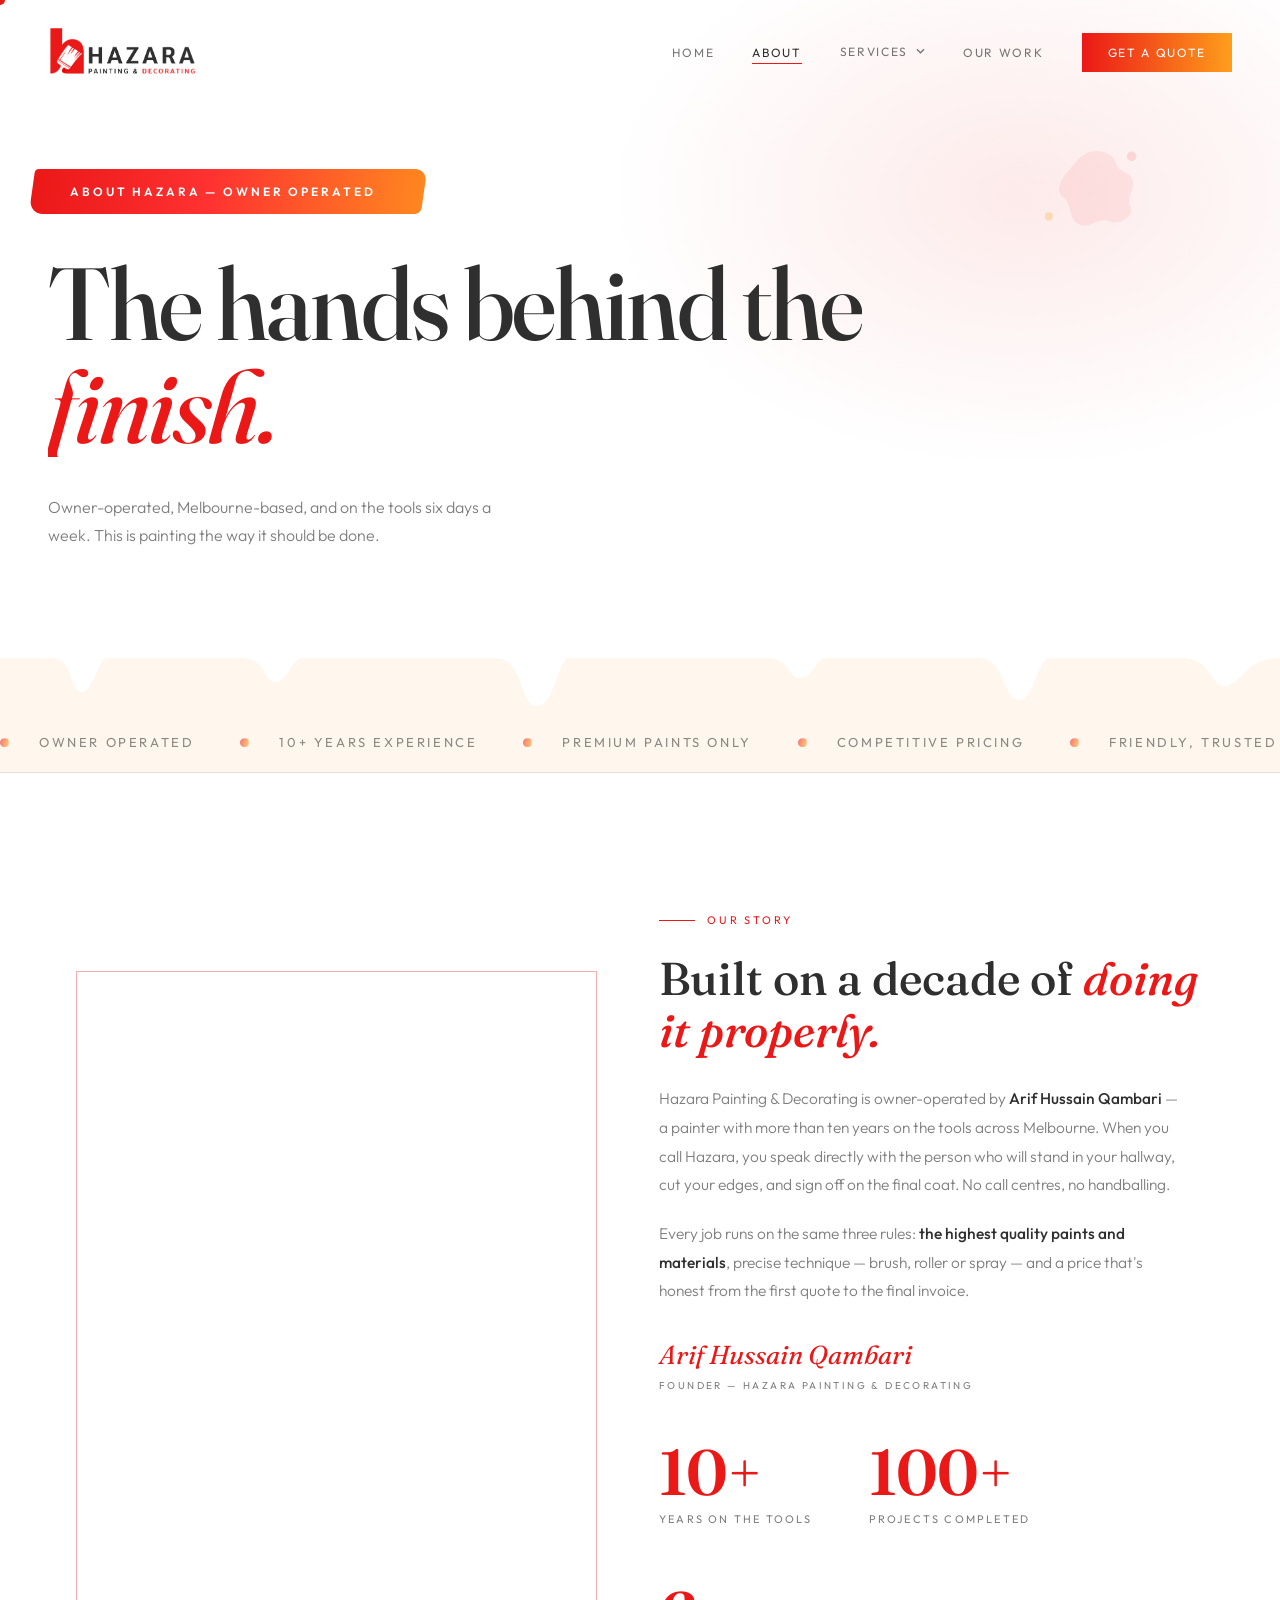
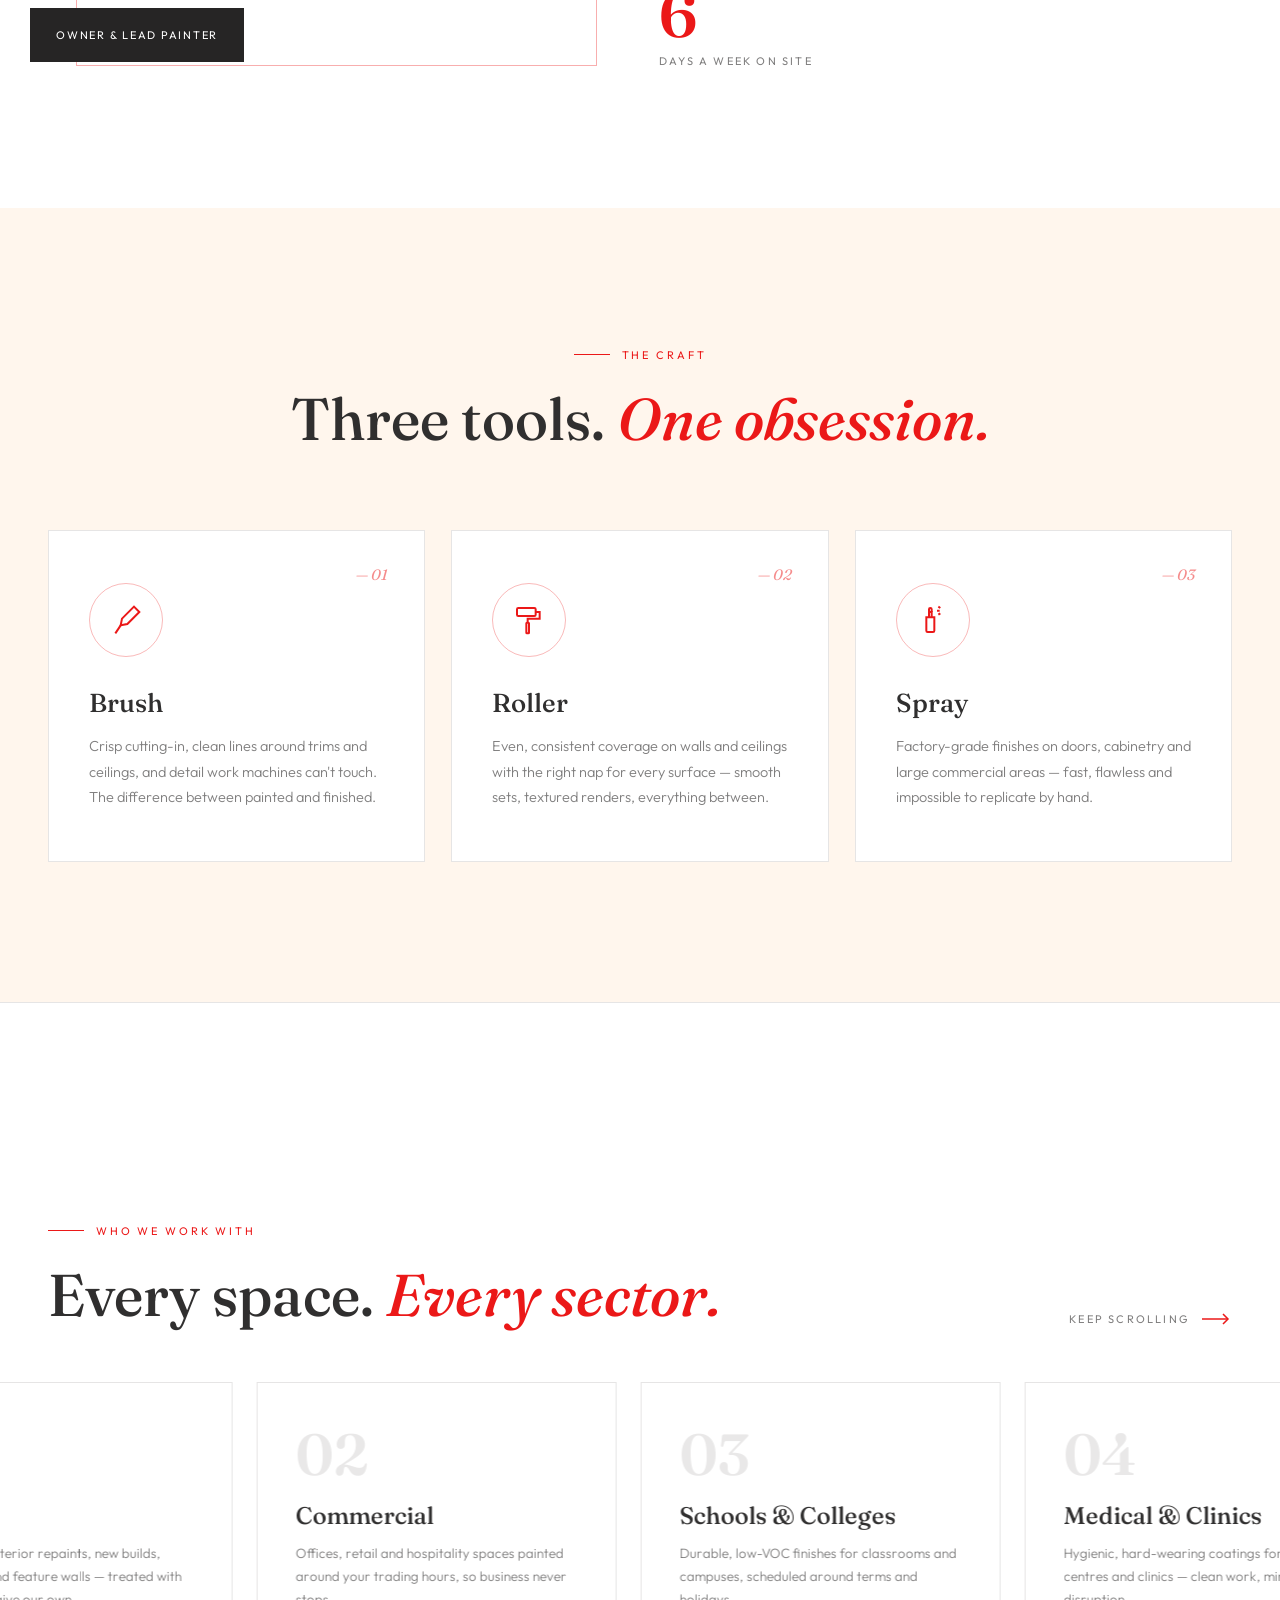
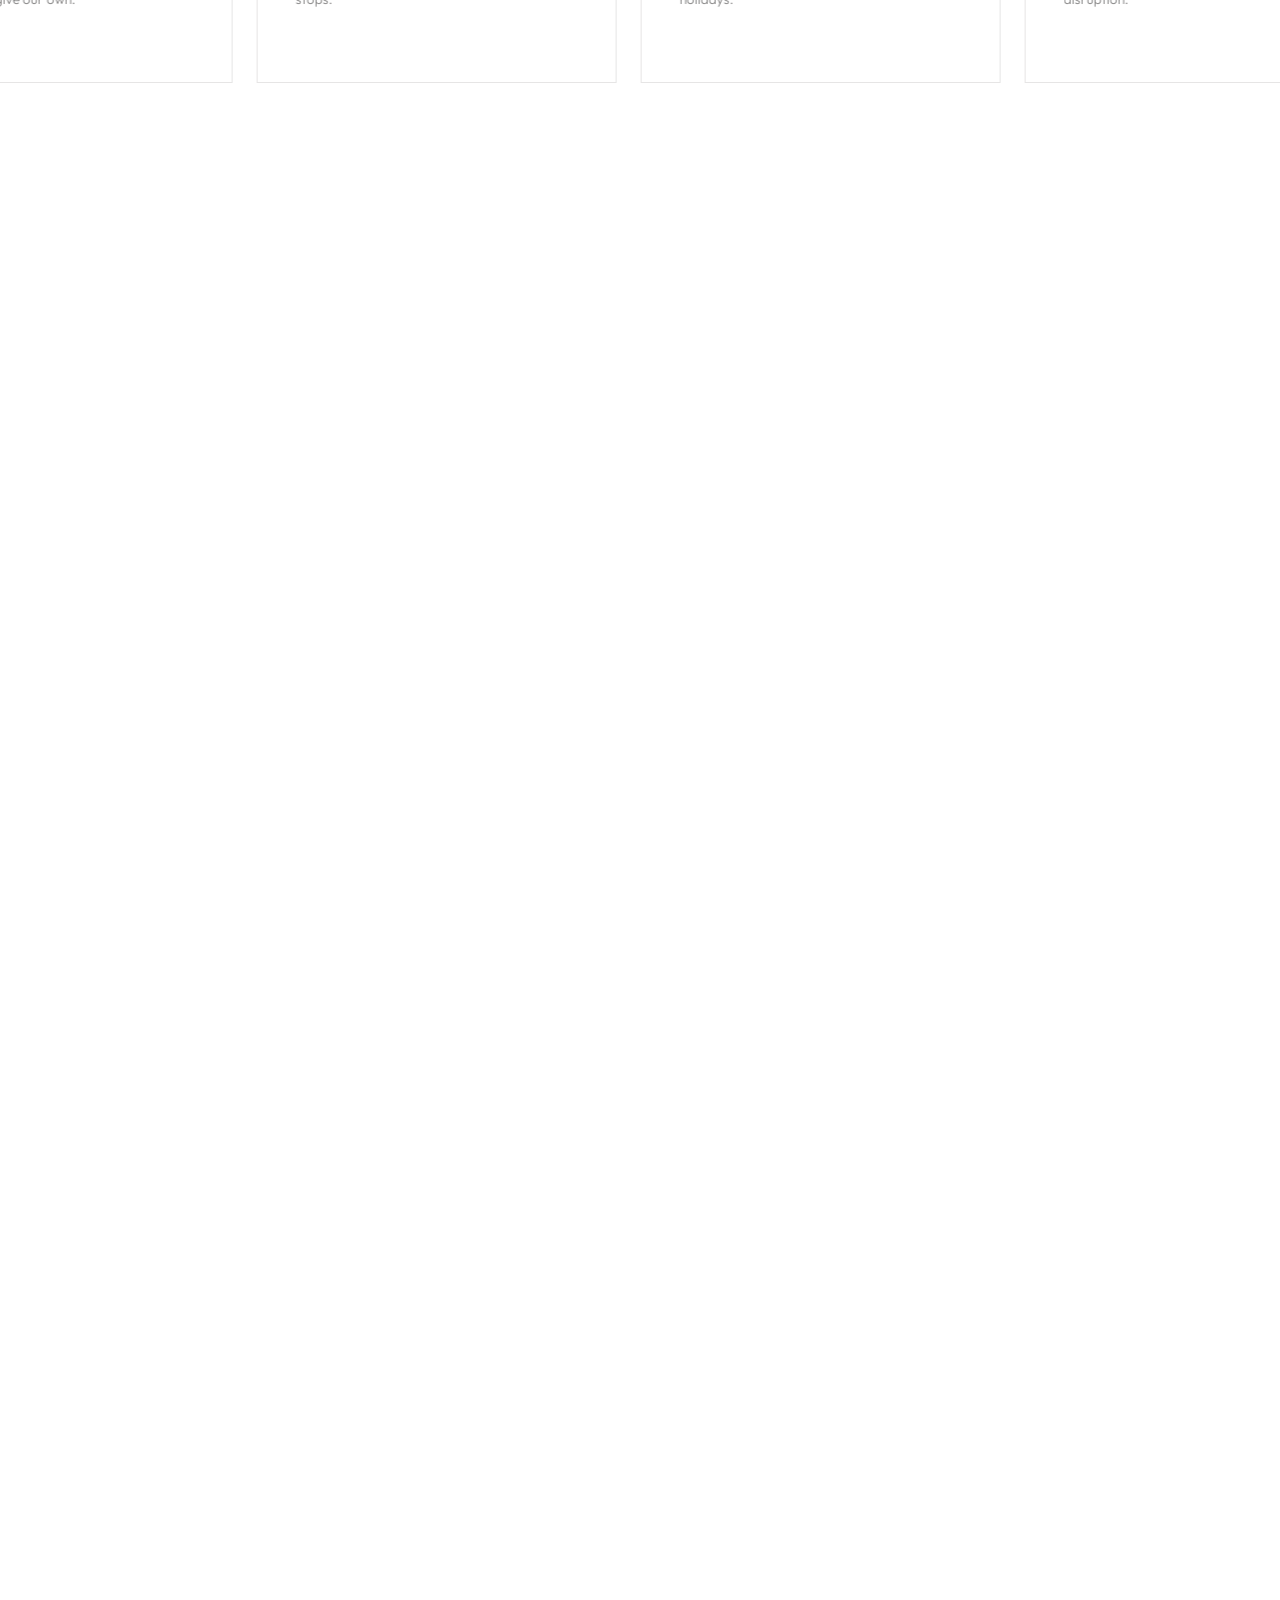
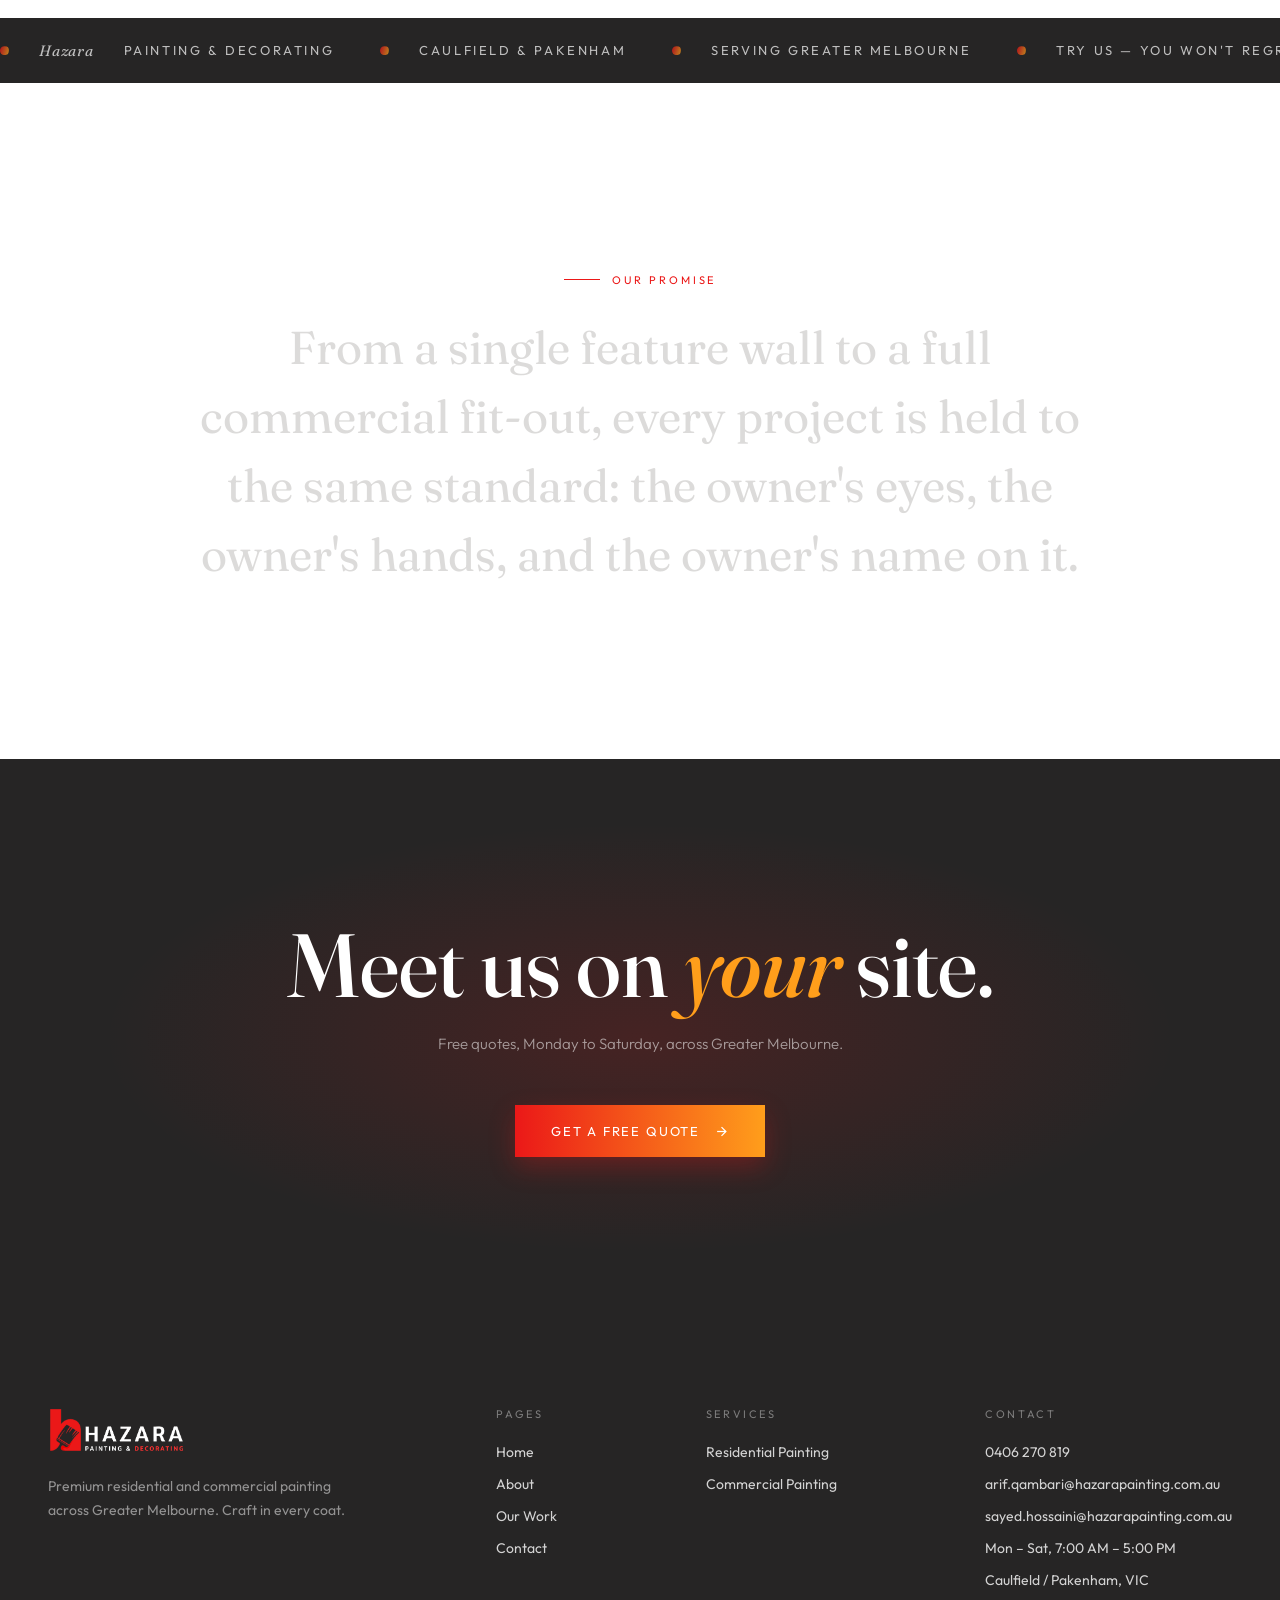
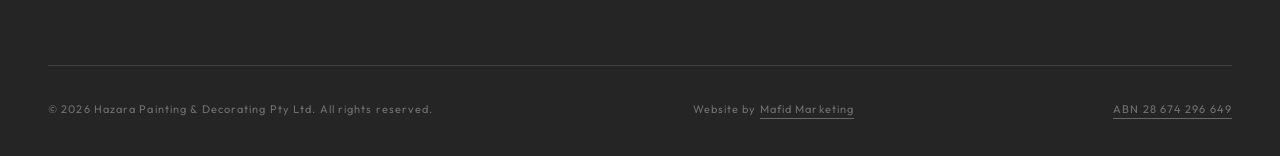
==== commit 689eac3c: "Update index.html" ====
--- a/about/index.html
+++ b/about/index.html
@@ -211,8 +211,8 @@
 
   @media (max-width: 900px) {
     #page-hero { padding: 140px 24px 70px; }
-    #story { grid-template-columns: 1fr; gap: 70px; }
-    .story-frame { right: 14px; }
+    #story { grid-template-columns: 1fr; gap: 0; }
+    .story-img { display: none; } /* placeholder panel hidden on mobile until a real photo exists */
     .craft-grid { grid-template-columns: 1fr; }
     .sectors-header { padding: 0 24px; }
     .hscroll-track { padding: 0 24px; }
